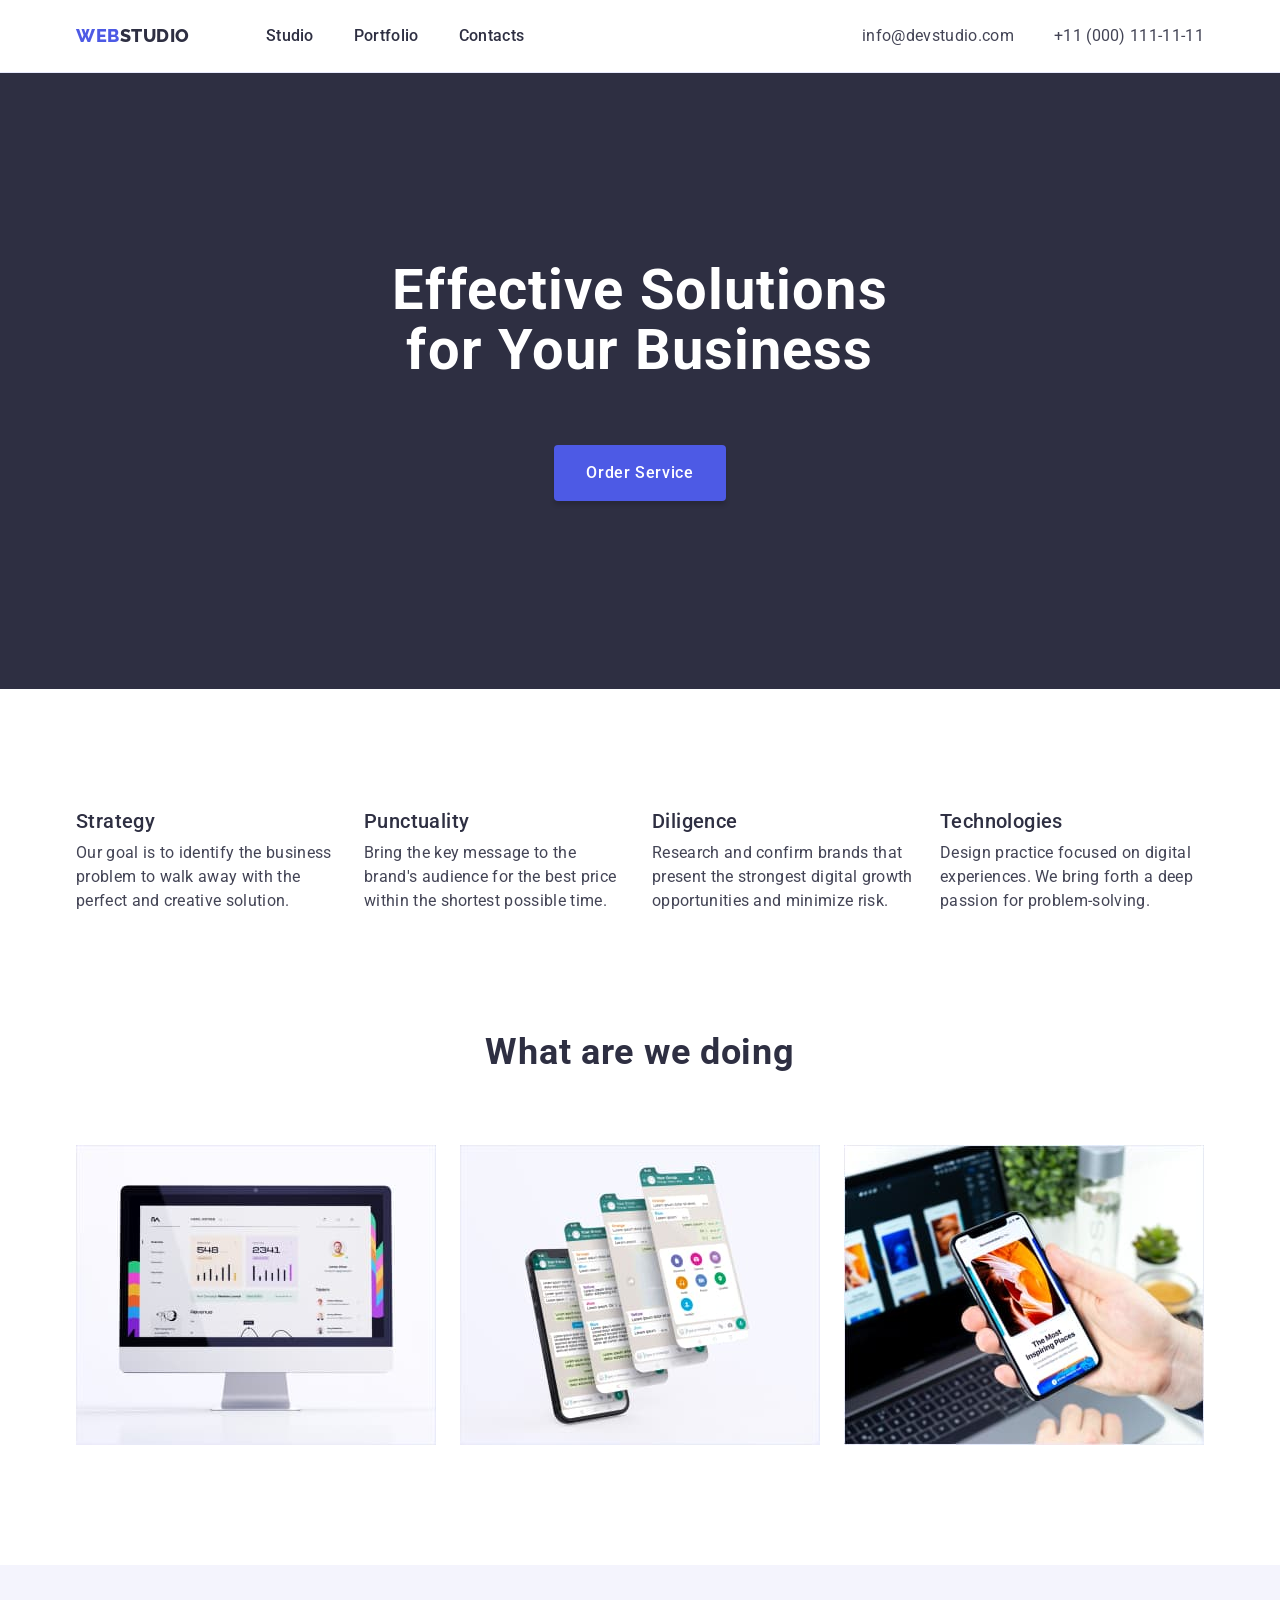
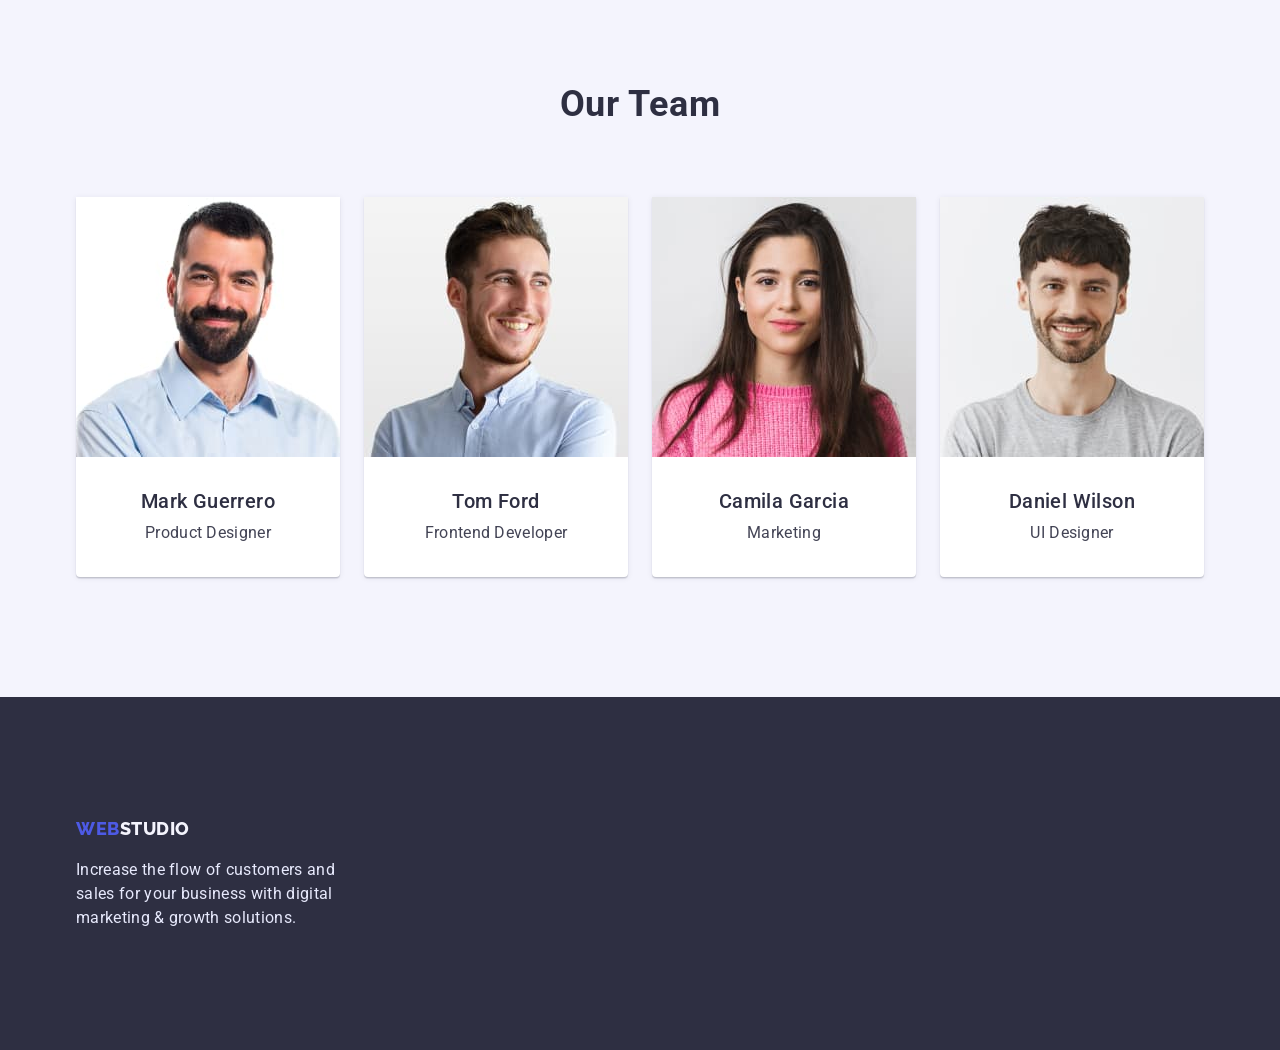
==== index.html @ 577c0e76 "Initial commit" ====
<!DOCTYPE html>
<html lang="en">
<head>
    <title>WebStudio</title>
    <link href="https://fonts.googleapis.com/css2?family=Raleway:wght@800&family=Roboto:wght@400;500;700;900&display=swap" rel="stylesheet">
    <link rel="stylesheet" href="https://cdn.jsdelivr.net/npm/modern-normalize@1.1.0/modern-normalize.min.css">
    <link rel="stylesheet" href="./css/styles.css">
</head>
<body>
    <!--header-->
    <header class="header">
        <div class="container header-container">
                <nav class="header-nav">
                    <a class="logo-web" href="./index.html">Web<span class="logo-dark">studio</span></a>
                    <ul class="header-link">
                        <li class="header-menu"> <a class="nav-link" href="./index.html">Studio</a></li>
                        <li class="header-menu"> <a class="nav-link" href="./portfolio.html">Portfolio</a></li>
                        <li class="header-menu"> <a class="nav-link" href="">Contacts</a></li>
                    </ul>
                </nav>
                <address>
                    <ul class="address-link">
                        <li> <a class="address-menu" href="mailto:info@devstudio.com">info@devstudio.com</a></li>
                        <li> <a class="address-menu" href="tel:+110001111111">+11 (000) 111-11-11</a></li>
                    </ul>
                </address>
        </div>
    </header>
    <main>
        <!--hero-->
        <section class="hero-section">
            <div class="container hero-place">
                    <h1 class="hero-title">Effective Solutions for Your Business</h1>
                    <button class="hero-button" type="button">Order Service</button>
            </div>
        </section>
        <section class="features-section">
            <div class="container">
                <h2 hidden>features</h2>
                <ul class="features-list">
                    <li class="features-record">
                        <h3 class="features-title">Strategy</h3>
                        <p>Our goal is to identify the business
                            problem to walk away with the perfect and creative solution. </p>
                    </li>
                    <li class="features-record">
                        <h3 class="features-title">Punctuality</h3>
                        <p>Bring the key message to the brand's audience for the best price within the shortest possible
                            time. </p>
                    </li>
                    <li class="features-record">
                        <h3 class="features-title">Diligence</h3>
                        <p>Research and confirm brands that present the strongest digital growth opportunities and
                            minimize risk. </p>
                    </li>
                    <li class="features-record">
                        <h3 class="features-title">Technologies</h3>
                        <p>Design practice focused on digital experiences. We bring forth a deep passion for
                            problem-solving. </p>
                    </li>
                </ul>
            </div>
        </section>
        <!--what are we doing-->
        <section class="description-section">
            <div class="container">
                <h2 class="secondary-title">What are we doing</h2>
                <ul class="description-list">
                    <li class="description-record"><img src="./images/monitor.jpg" alt="monitor" width="360">
                    </li>
                    <li class="description-record">
                        <img src="./images/whatsapp.jpg" alt="whatsapp" width="360">
                    </li>
                    <li class="description-record">
                        <img src="./images/phone.jpg" alt="phone" width="360">
                    </li>
                </ul>
            </div>
        </section>
        <!--team-->
        <section class="section-team">
            <div class="container">
                <h2 class="team-title">Our Team</h2>
                <ul class="team-link">
                    <li class="team-record">
                        <img src="./images/ourteam/guerrero.jpg" alt="product designer photo" width="264">
                        <div class="team-text">
                            <h3 class="team-names">Mark Guerrero</h3>
                            <p>Product Designer</p>
                        </div>
                    </li>
                    <li class="team-record">
                        <img src="./images/ourteam/ford.jpg" alt="Tom Ford" width="264" height="260">
                        <div class="team-text">
                            <h3 class="team-names">Tom Ford</h3>
                            <p>Frontend Developer</p>
                        </div>
                    </li>
                    <li class="team-record">
                        <img src="./images/ourteam/garcia.jpg" alt="Camila Garcia" width="264" height="260">
                        <div class="team-text">
                            <h3 class="team-names">Camila Garcia</h3>
                            <p>Marketing</p>
                        </div>
                    </li>
                    <li class="team-record">
                        <img src="./images/ourteam/wilson.jpg" alt="Daniel Wilson" width="264" height="260">
                        <div class="team-text">
                            <h3 class="team-names">Daniel Wilson</h3>
                            <p>UI Designer</p>
                        </div>
                    </li>
                </ul>
            </div>
        </section>
    </main>
    <!--footer-->
    <footer class="footer-back">
        <div class="container">
            <div class="footer-record">
                <a class="logo-web" href="./index.html">Web<span class="logo-light">studio</span></a>
                <p class="footer-text">Increase the flow of customers and sales for your business with digital marketing & growth solutions.</p>
            </div>
        </div>
    </footer>
</body>
</html>
---- css/styles.css ----
:root {
    --color-second: #E7E9FC;
    --color-dark-bg: #2E2F42;
    --color-brand: #4D5AE5;
    --color-light: #fff;
    --color-light-bg: #F4F4FD;
    --color-button-bg: #404BBF;
    --color-primary: #434455;
}

.header {
    border-bottom: 1px solid #E7E9FC;

}

.container {

    max-width: 1158px;
    margin: 0 auto;
    padding: 0 15px;
}

p,
h1,
h2,
h3,
h4,
h5,
h6 {
    margin-top: 0;
    margin-bottom: 0;
}

img {
    display: block;
    max-width: 100%;
    height: auto;
}

ul {
    list-style: none;
    margin: 0;
    padding: 0;
}

body {
    color: var(--color-primary);
    font-family: 'Roboto', sans-serif;
    font-weight: 400;
    line-height: 1.5;
    font-size: 16px;
    letter-spacing: 0.02em;
}

.header-container {
    display: flex;
    align-items: center;
}

.header-nav {
    display: flex;
    align-items: center;
    flex-grow: 1;
    gap: 76px;
}

.header-link {
    list-style-type: none;
    display: flex;
    flex-direction: row;
    align-items: flex-start;
    margin: 0;
    padding: 0;
    gap: 40px;

}

.header-menu {
    display: flex;
}

/* logo */
.logo-web {
    color: var(--color-brand);
    font-family: 'Raleway', sans-serif;
    font-weight: 800;
    font-size: 18px;
    line-height: 1.33;
    letter-spacing: 0.03em;
    text-transform: uppercase;
    text-decoration: none;
    padding-top: 20px;
    padding-bottom: 20px;
    padding-left: 0;
}

.logo-dark {
    font-family: 'Raleway', sans-serif;
    font-weight: 800;
    font-size: 18px;
    line-height: 1.33;
    letter-spacing: 0.03em;
    text-transform: uppercase;
    color: var(--color-dark-bg);
}

.logo-light {
    color: var(--color-light-bg);
    font-family: 'Raleway', sans-serif;
    font-weight: 800;
    font-size: 18px;
    line-height: 1.16;
    letter-spacing: 0.03em;
    text-transform: uppercase;
}

/* header */
.nav-link {
    text-decoration: none;
    color: var(--color-dark-bg);
    font-size: 16px;
    font-weight: 500;
    line-height: 1.5;
    letter-spacing: 0.02em;
    padding: 24px 0;
}

.nav-link:hover,
.nav-link:focus {
    color: var(--color-button-bg);
    text-decoration: none;
    font-weight: 500;
    font-size: 16px;
    line-height: 1.5;

}

.address-link {
    list-style-type: none;
    display: flex;
    align-items: center;
    gap: 40px;
}

.address-menu {
    color: var(--color-primary);
    text-decoration: none;
    font-size: 16px;
    line-height: 1.5;
    font-style: normal;
    letter-spacing: 0.02em;

}

.address-menu:hover,
.address-menu:focus {
    color: var(--color-button-bg);
    text-decoration: none;
    font-size: 16px;
    line-height: 1.5;
    font-style: normal;
}

/* hero */
.hero-section {
    background: var(--color-dark-bg);
    padding-top: 188px;
    padding-bottom: 188px;

}

.hero-place {
    display: flex;
    align-items: center;
    justify-content: center;
    flex-direction: column;

}

.hero-title {
    color: var(--color-light);
        font-weight: 700;
        font-size: 56px;
        line-height: 1.07;
        letter-spacing: 0.02em;
        max-width: 496px;
        text-align: center;
        margin-bottom: 64px;

}

.hero-button {
    color: var(--color-light);
    font-size: 16px;
    font-weight: 500;
    font-family: 'Roboto', sans-serif;
    line-height: 1.5;
    letter-spacing: 0.04em;
    background: var(--color-brand);
    box-shadow: 0px 4px 4px rgba(0, 0, 0, 0.15);
    border-radius: 4px;
    border: 0;
    cursor: pointer;
    display: flex;
    flex-direction: row; 
    align-items: flex-start;
    padding: 16px 32px;
    gap: 10px;
}

.hero-button:hover,
.hero-button:focus {
    color: var(--color-light);
    font-weight: 500;
    background: var(--color-button-bg);
    box-shadow: 0px 4px 4px rgba(0, 0, 0, 0.15);
    border-radius: 4px;
}

/* features */
.features-section {
    padding-bottom: 120px;
    padding-top: 120px;
}

.features-list {
    display: flex;
    align-items: flex-start;
    margin: 0;
    padding: 0;
    justify-content: space-between;
    gap: 24px;
}

.features-record {
    width: calc((100% - 72px)/ 4);

}

.features-title {
    color: var(--color-dark-bg);
    letter-spacing: 0.02em;
    font-weight: 500;
    font-size: 20px;
    line-height: 1.2;
    margin-bottom: 8px;
}

/* what are we doing */
.description-section {
    padding-bottom: 120px;
}
.secondary-title {
    color: var(--color-dark-bg);
    font-weight: 700;
    font-size: 36px;
    line-height: 1.11;
    letter-spacing: 0.02em;
    text-align: center;
    margin-bottom: 72px;
}

.description-list {
    display: flex;
    align-items: flex-start;
    margin: 0;
    padding: 0;
    gap: 24px;
}

/* team */
.section-team {
    background: var(--color-light-bg);
    padding: 120px 0;
}
.team-title {
    color: var(--color-dark-bg);
    font-weight: 700;
    font-size: 36px;
    line-height: 1.11;
    letter-spacing: 0.02em;
    text-align: center;
    margin-bottom: 72px;
    
}

.team-link {
    display: flex;
    gap: 24px;
    margin: 0;
    padding-left: 0;

}

.team-record {
    text-align: center;
    background: #FFFFFF;
    box-shadow: 0px 1px 6px rgba(46, 47, 66, 0.08), 0px 1px 1px rgba(46, 47, 66, 0.16), 0px 2px 1px rgba(46, 47, 66, 0.08);
    border-radius: 0px 0px 4px 4px;


}

.team-names {
    color: var(--color-dark-bg);
    font-weight: 500;
    font-size: 20px;
    line-height: 1.2;
    letter-spacing: 0.02em;
    margin-bottom: 8px;
}

.team-text {
    margin: 32px 0;
}

/* footer */
.footer-record {
    width: 264px;
    margin-left: 0px;
}

.footer-back {
    background: var(--color-dark-bg);
    padding: 120px 0;

}

.footer-text {
    color: var(--color-second);
    margin-top: 16px;
}
/* portfolio */
/* filter */

.nav-portfolio {
    display: flex;
    justify-content: center;
    gap: 24px;
    margin-bottom: 72px;
}

.nav-button {
    display: flex;
    gap: 24px;

}

.filter-button {
    color: var(--color-brand);
    font-weight: 500;
    font-size: 16px;
    font-family: 'Roboto', sans-serif;
    letter-spacing: 0.04em;
    background: var(--color-light-bg);
    border: 1px solid var(--color-second);
    border-radius: 4px;
    cursor: pointer;
    padding: 12px 24px;
}

.filter-button:hover,
.filter-button:focus {
    color: var(--color-light);
    font-weight: 500;
    background: var(--color-button-bg);
    box-shadow: 0px 3px 1px rgba(0, 0, 0, 0.1), 0px 2px 1px rgba(0, 0, 0, 0.09), 0px 2px 2px rgba(0, 0, 0, 0.12);
    border-radius: 4px;
    border: 1px solid var(--color-light-bg);
}

.filter-title {
    color: var(--color-dark-bg);
    font-weight: 500;
    font-size: 20px;
    line-height: 1.2;
    letter-spacing: 0.02em;
    margin-bottom: 8px;
}

.section-portfolio {
    padding-top: 96px;
    padding-bottom: 120px;
}
.cards-list {
    display: flex;
    flex-wrap: wrap;
    justify-content: left;
    gap: 24px;
    padding: 0 0 0 0;
    margin: 0;
    row-gap: 48px;
}
.card-text {
    padding-top: 32px;
    padding-bottom: 32px;
    padding-left: 16px;
    padding-right: 16px;
    border: solid #E7E9FC;
    border-top-width: 0;
    border-left-width: 1px;
    border-right-width: 1px;
    border-bottom-width: 1px;
}
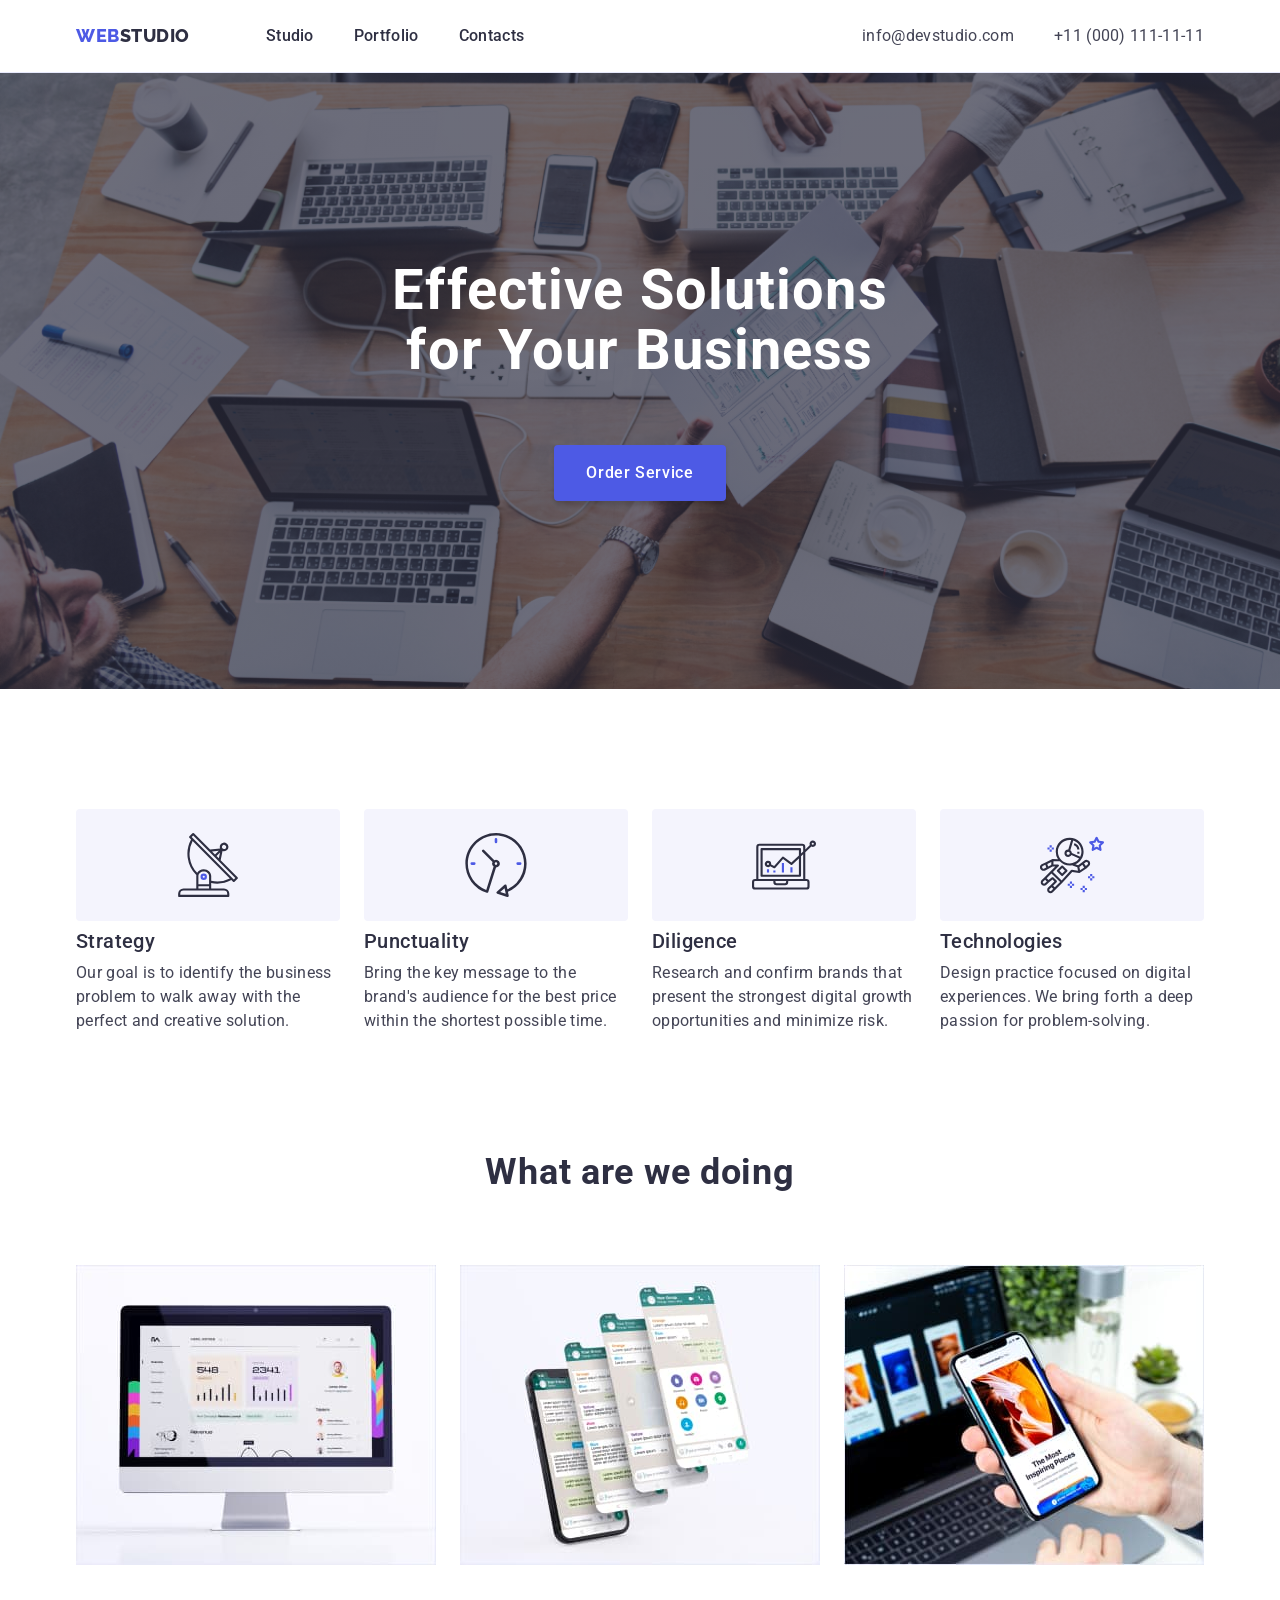
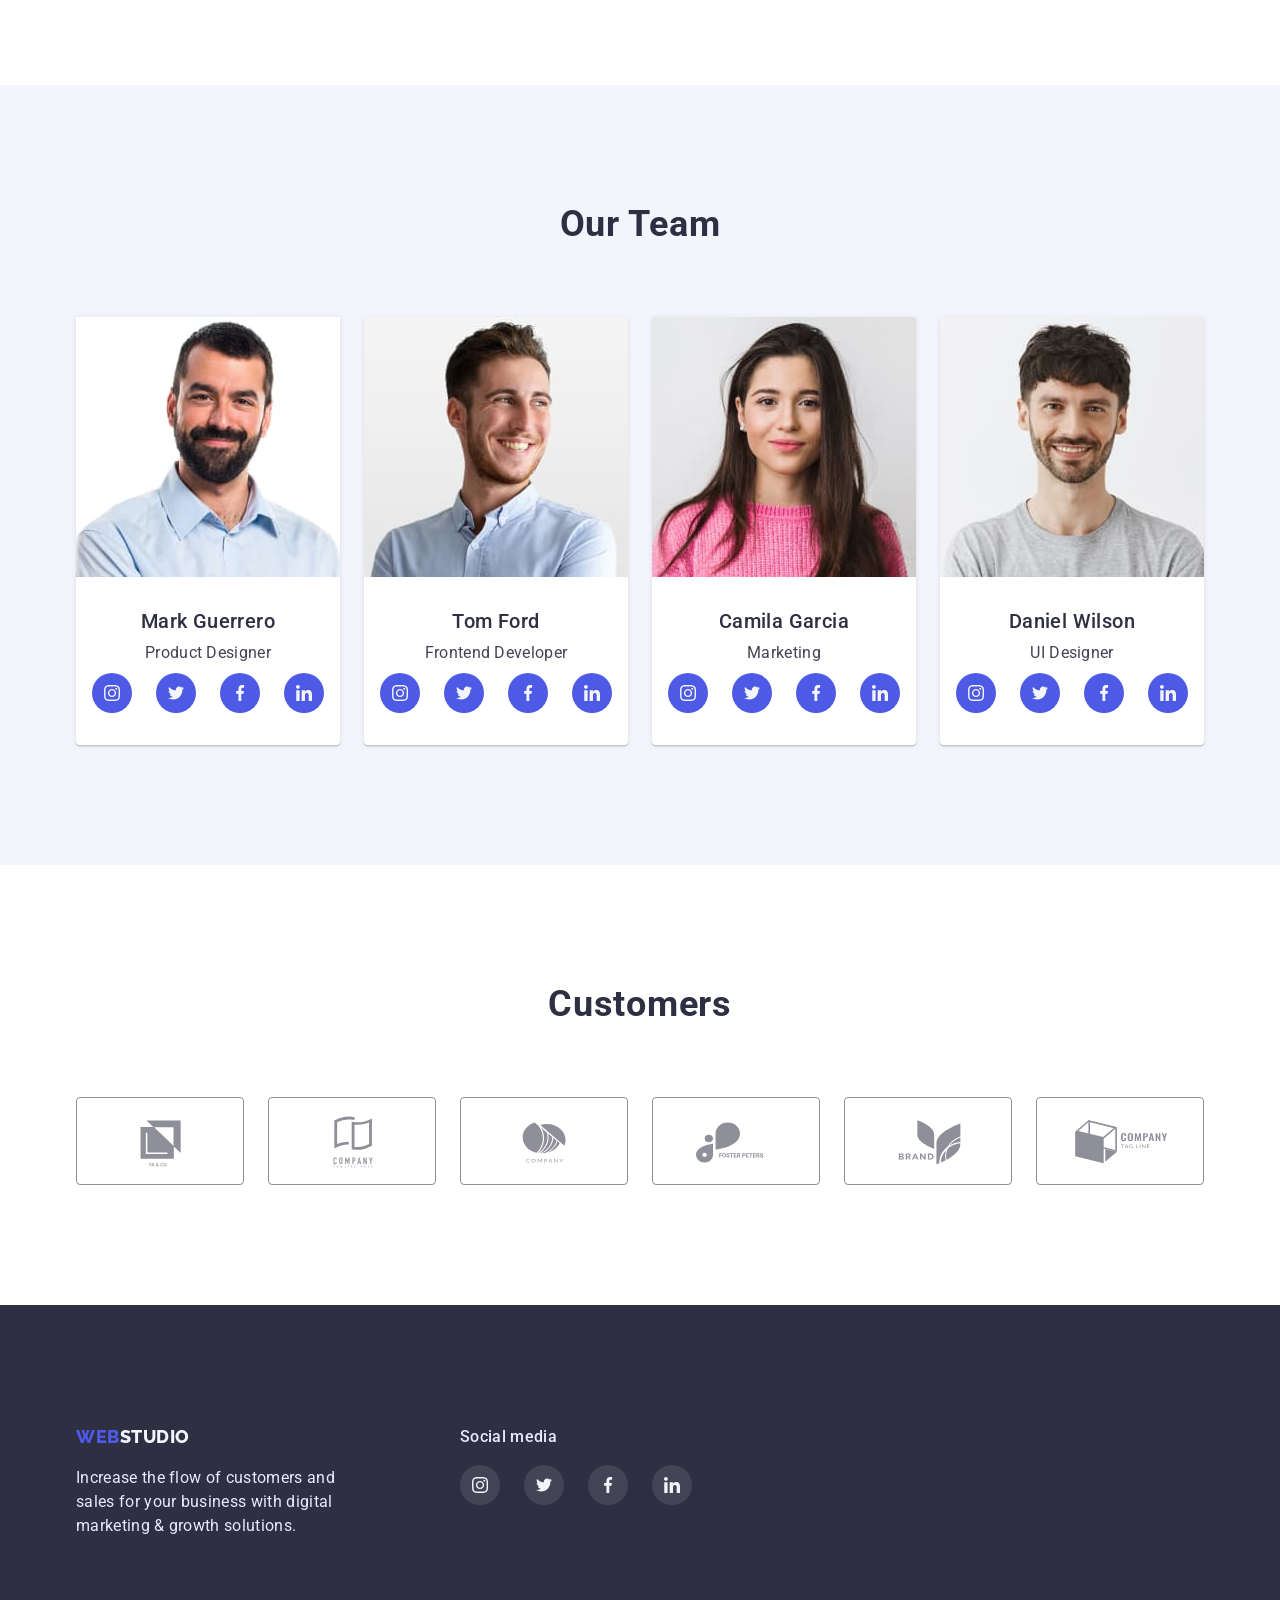
==== commit 25f32003: "Update index.html" ====
--- a/index.html
+++ b/index.html
@@ -39,21 +39,41 @@
                 <h2 hidden>features</h2>
                 <ul class="features-list">
                     <li class="features-record">
+                        <div class="features-icon-fon">
+                        <svg class="features-icon">
+                            <use href="./images/icons.svg#icon-antena"></use>
+                        </svg>
+                        </div>
                         <h3 class="features-title">Strategy</h3>
                         <p>Our goal is to identify the business
                             problem to walk away with the perfect and creative solution. </p>
                     </li>
                     <li class="features-record">
+                        <div class="features-icon-fon">
+                            <svg class="features-icon">
+                                <use href="./images/icons.svg#icon-clock"></use>
+                            </svg>
+                        </div>
                         <h3 class="features-title">Punctuality</h3>
                         <p>Bring the key message to the brand's audience for the best price within the shortest possible
                             time. </p>
                     </li>
                     <li class="features-record">
+                    <div class="features-icon-fon">
+                        <svg class="features-icon">
+                            <use href="./images/icons.svg#icon-diagram"></use>
+                        </svg>
+                    </div>
                         <h3 class="features-title">Diligence</h3>
                         <p>Research and confirm brands that present the strongest digital growth opportunities and
                             minimize risk. </p>
                     </li>
                     <li class="features-record">
+                    <div class="features-icon-fon">
+                        <svg class="features-icon">
+                            <use href="./images/icons.svg#icon-astronaut"></use>
+                        </svg>
+                    </div>
                         <h3 class="features-title">Technologies</h3>
                         <p>Design practice focused on digital experiences. We bring forth a deep passion for
                             problem-solving. </p>
@@ -86,40 +106,235 @@
                         <img src="./images/ourteam/guerrero.jpg" alt="product designer photo" width="264">
                         <div class="team-text">
                             <h3 class="team-names">Mark Guerrero</h3>
-                            <p>Product Designer</p>
+                            <p class="profession-name">Product Designer</p>
+                            <ul class="social-list list">
+                                <li class="social-list-item">
+                                    <a href="" class="social-list-link">
+                                        <svg class="social-list-icon">
+                                            <use href="./images/icons.svg#icon-instagram"></use>
+                                        </svg>
+                                    </a>
+                                </li>
+                                <li class="social-list-item">
+                                    <a href="" class="social-list-link">
+                                        <svg class="social-list-icon">
+                                            <use href="./images/icons.svg#icon-twitter"></use>
+                                        </svg>
+                                    </a>
+                                </li>
+                                <li class="social-list-item">
+                                    <a href="" class="social-list-link">
+                                        <svg class="social-list-icon">
+                                            <use href="./images/icons.svg#icon-facebook"></use>
+                                        </svg>
+                                    </a>
+                                </li>
+                                <li class="social-list-item">
+                                    <a href="" class="social-list-link">
+                                        <svg class="social-list-icon">
+                                            <use href="./images/icons.svg#icon-linkedin"></use>
+                                        </svg>
+                                    </a>
+                                </li>
+                            </ul>
                         </div>
                     </li>
                     <li class="team-record">
                         <img src="./images/ourteam/ford.jpg" alt="Tom Ford" width="264" height="260">
                         <div class="team-text">
                             <h3 class="team-names">Tom Ford</h3>
-                            <p>Frontend Developer</p>
+                            <p class="profession-name">Frontend Developer</p>
+                            <ul class="social-list list">
+                                <li class="social-list-item">
+                                    <a href="" class="social-list-link">
+                                        <svg class="social-list-icon">
+                                            <use href="./images/icons.svg#icon-instagram"></use>
+                                        </svg>
+                                    </a>
+                                </li>
+                                <li class="social-list-item">
+                                    <a href="" class="social-list-link">
+                                        <svg class="social-list-icon">
+                                            <use href="./images/icons.svg#icon-twitter"></use>
+                                        </svg>
+                                    </a>
+                                </li>
+                                <li class="social-list-item">
+                                    <a href="" class="social-list-link">
+                                        <svg class="social-list-icon">
+                                            <use href="./images/icons.svg#icon-facebook"></use>
+                                        </svg>
+                                    </a>
+                                </li>
+                                <li class="social-list-item">
+                                    <a href="" class="social-list-link">
+                                        <svg class="social-list-icon">
+                                            <use href="./images/icons.svg#icon-linkedin"></use>
+                                        </svg>
+                                    </a>
+                                </li>
+                            </ul>
                         </div>
                     </li>
                     <li class="team-record">
                         <img src="./images/ourteam/garcia.jpg" alt="Camila Garcia" width="264" height="260">
                         <div class="team-text">
                             <h3 class="team-names">Camila Garcia</h3>
-                            <p>Marketing</p>
+                            <p class="profession-name">Marketing</p>
+                            <ul class="social-list list">
+                                <li class="social-list-item">
+                                    <a href="" class="social-list-link">
+                                        <svg class="social-list-icon">
+                                            <use href="./images/icons.svg#icon-instagram"></use>
+                                        </svg>
+                                    </a>
+                                </li>
+                                <li class="social-list-item">
+                                    <a href="" class="social-list-link">
+                                        <svg class="social-list-icon">
+                                            <use href="./images/icons.svg#icon-twitter"></use>
+                                        </svg>
+                                    </a>
+                                </li>
+                                <li class="social-list-item">
+                                    <a href="" class="social-list-link">
+                                        <svg class="social-list-icon">
+                                            <use href="./images/icons.svg#icon-facebook"></use>
+                                        </svg>
+                                    </a>
+                                </li>
+                                <li class="social-list-item">
+                                    <a href="" class="social-list-link">
+                                        <svg class="social-list-icon">
+                                            <use href="./images/icons.svg#icon-linkedin"></use>
+                                        </svg>
+                                    </a>
+                                </li>
+                            </ul>
                         </div>
                     </li>
                     <li class="team-record">
                         <img src="./images/ourteam/wilson.jpg" alt="Daniel Wilson" width="264" height="260">
                         <div class="team-text">
                             <h3 class="team-names">Daniel Wilson</h3>
-                            <p>UI Designer</p>
-                        </div>
-                    </li>
-                </ul>
-            </div>
+                            <p class="profession-name">UI Designer</p>
+                            <ul class="social-list list">
+                                <li class="social-list-item">
+                                    <a href="" class="social-list-link">
+                                        <svg class="social-list-icon">
+                                            <use href="./images/icons.svg#icon-instagram"></use>
+                                        </svg>
+                                    </a>
+                                </li>
+                                <li class="social-list-item">
+                                    <a href="" class="social-list-link">
+                                        <svg class="social-list-icon">
+                                            <use href="./images/icons.svg#icon-twitter"></use>
+                                        </svg>
+                                    </a>
+                                </li>
+                                <li class="social-list-item">
+                                    <a href="" class="social-list-link">
+                                        <svg class="social-list-icon">
+                                            <use href="./images/icons.svg#icon-facebook"></use>
+                                        </svg>
+                                    </a>
+                                </li>
+                                <li class="social-list-item">
+                                    <a href="" class="social-list-link">
+                                        <svg class="social-list-icon">
+                                            <use href="./images/icons.svg#icon-linkedin"></use>
+                                        </svg>
+                                    </a>
+                                </li>
+                            </ul>
+                        </div>
+                    </li>
+                </ul>
+            </div>
+        </section>
+        <!-- customers -->
+        <section class="section-customers">
+            <div class="container"> 
+                <h2 class="customers-title">Customers</h2>
+                <ul class="customers-list">
+                    <li class="customer-item">
+                        <svg>
+                            <use href="./images/icons.svg#icon-ya-and-co"></use>
+                        </svg>
+                    </li>
+                    <li class="customer-item">
+                        <svg>
+                            <use href="./images/icons.svg#icon-tagline-here"></use>
+                        </svg>
+                    </li>
+                    <li class="customer-item">
+                        <svg>
+                            <use href="./images/icons.svg#icon-company"></use>
+                        </svg>
+                    </li>
+                    <li class="customer-item">
+                        <svg>
+                            <use href="./images/icons.svg#icon-foster-peters"></use>
+                        </svg>
+                    </li>
+                    <li class="customer-item">
+                        <svg>
+                            <use href="./images/icons.svg#icon-brand"></use>
+                        </svg>
+                    </li>
+                    <li class="customer-item">
+                        <svg>
+                            <use href="./images/icons.svg#icon-tag-line"></use>
+                        </svg>
+                    </li>
+                </ul>
+            </div>   
         </section>
     </main>
     <!--footer-->
     <footer class="footer-back">
         <div class="container">
             <div class="footer-record">
-                <a class="logo-web" href="./index.html">Web<span class="logo-light">studio</span></a>
-                <p class="footer-text">Increase the flow of customers and sales for your business with digital marketing & growth solutions.</p>
+                <ul class="footer-list">
+                <li class="footer-item">
+                    <a class="logo-web" href="./index.html">Web<span class="logo-light">studio</span></a>
+                    <p class="footer-text">Increase the flow of customers and sales for your business with digital marketing & growth solutions.</p>
+                </li>
+                <li class="footer-item">
+                    <p class="social-media">Social media</p>
+                    <ul class="social-list-footer">
+                        <li class="social-list-item">
+                            <a href="" class="social-link-footer">
+                                <svg class="social-list-icon">
+                                    <use href="./images/icons.svg#icon-instagram"></use>
+                                </svg>
+                            </a>
+                        </li>
+                        <li class="social-list-item">
+                            <a href="" class="social-link-footer">
+                                <svg class="social-list-icon">
+                                    <use href="./images/icons.svg#icon-twitter"></use>
+                                </svg>
+                            </a>
+                        </li>
+                        <li class="social-list-item">
+                            <a href="" class="social-link-footer">
+                                <svg class="social-list-icon">
+                                    <use href="./images/icons.svg#icon-facebook"></use>
+                                </svg>
+                            </a>
+                        </li>
+                        <li class="social-list-item">
+                            <a href="" class="social-link-footer">
+                                <svg class="social-list-icon">
+                                    <use href="./images/icons.svg#icon-linkedin"></use>
+                                </svg>
+                            </a>
+                        </li>
+                    </ul>
+                </li>
+                </ul>
             </div>
         </div>
     </footer>
--- a/css/styles.css
+++ b/css/styles.css
@@ -79,7 +79,7 @@
     display: flex;
 }
 
-/* logo */
+/* =============== logo =============== */
 .logo-web {
     color: var(--color-brand);
     font-family: 'Raleway', sans-serif;
@@ -114,7 +114,7 @@
     text-transform: uppercase;
 }
 
-/* header */
+/* =============== header =============== */
 .nav-link {
     text-decoration: none;
     color: var(--color-dark-bg);
@@ -161,12 +161,16 @@
     font-style: normal;
 }
 
-/* hero */
+/* =============== hero ================*/
 .hero-section {
-    background: var(--color-dark-bg);
+    background: rgba(46, 47, 66, 0.7);
+    background-image: linear-gradient(rgba(46, 47, 66, 0.7), rgba(46, 47, 66, 0.7)), url(../images/people-office.jpg);
     padding-top: 188px;
     padding-bottom: 188px;
-
+    max-width: 1440px;
+    margin: 0 auto;
+    background-repeat: no-repeat;
+    background-size: cover;
 }
 
 .hero-place {
@@ -179,13 +183,13 @@
 
 .hero-title {
     color: var(--color-light);
-        font-weight: 700;
-        font-size: 56px;
-        line-height: 1.07;
-        letter-spacing: 0.02em;
-        max-width: 496px;
-        text-align: center;
-        margin-bottom: 64px;
+    font-weight: 700;
+    font-size: 56px;
+    line-height: 1.07;
+    letter-spacing: 0.02em;
+    max-width: 496px;
+    text-align: center;
+    margin-bottom: 64px;
 
 }
 
@@ -202,7 +206,7 @@
     border: 0;
     cursor: pointer;
     display: flex;
-    flex-direction: row; 
+    flex-direction: row;
     align-items: flex-start;
     padding: 16px 32px;
     gap: 10px;
@@ -217,7 +221,7 @@
     border-radius: 4px;
 }
 
-/* features */
+/* =============== features =============== */
 .features-section {
     padding-bottom: 120px;
     padding-top: 120px;
@@ -246,10 +250,27 @@
     margin-bottom: 8px;
 }
 
-/* what are we doing */
+.features-icon {
+    width: 64px;
+    height: 64px;
+    margin-top: 24px;
+    margin-bottom: 24px;
+}
+
+.features-icon-fon {
+    background-color: var(--color-light-bg);
+    border-radius: 4px;
+    display: flex;
+    justify-content: center;
+    width: 264px;
+    margin-bottom: 8px;
+}
+
+/* =============== what are we doing =============== */
 .description-section {
     padding-bottom: 120px;
 }
+
 .secondary-title {
     color: var(--color-dark-bg);
     font-weight: 700;
@@ -268,11 +289,12 @@
     gap: 24px;
 }
 
-/* team */
+/* =============== team =============== */
 .section-team {
     background: var(--color-light-bg);
     padding: 120px 0;
 }
+
 .team-title {
     color: var(--color-dark-bg);
     font-weight: 700;
@@ -281,7 +303,7 @@
     letter-spacing: 0.02em;
     text-align: center;
     margin-bottom: 72px;
-    
+
 }
 
 .team-link {
@@ -310,14 +332,23 @@
     margin-bottom: 8px;
 }
 
+.profession-name {
+    margin-bottom: 8px;
+}
+
 .team-text {
     margin: 32px 0;
 }
 
-/* footer */
-.footer-record {
+/* =============== footer =============== */
+/* .footer-record {
     width: 264px;
     margin-left: 0px;
+} */
+.footer-list {
+    display: flex;
+    justify-content: left;
+    gap: 120px;
 }
 
 .footer-back {
@@ -326,12 +357,27 @@
 
 }
 
+.footer-item {
+    width: 264px;
+}
+
 .footer-text {
     color: var(--color-second);
     margin-top: 16px;
 }
-/* portfolio */
-/* filter */
+
+.social-media {
+    color: var(--color-second);
+    font-family: 'Roboto';
+    font-style: normal;
+    font-weight: 500;
+    font-size: 16px;
+    line-height: 24px;
+    margin-bottom: 16px;
+
+}
+
+/* =============== portfolio =============== */
 
 .nav-portfolio {
     display: flex;
@@ -346,6 +392,7 @@
 
 }
 
+/* =============== filter  ===============*/
 .filter-button {
     color: var(--color-brand);
     font-weight: 500;
@@ -382,6 +429,7 @@
     padding-top: 96px;
     padding-bottom: 120px;
 }
+
 .cards-list {
     display: flex;
     flex-wrap: wrap;
@@ -391,6 +439,7 @@
     margin: 0;
     row-gap: 48px;
 }
+
 .card-text {
     padding-top: 32px;
     padding-bottom: 32px;
@@ -403,3 +452,72 @@
     border-bottom-width: 1px;
 }
 
+/*========================icons===================*/
+.social-list {
+    display: flex;
+    justify-content: center;
+    gap: 24px;
+}
+
+.social-list-icon {
+    width: 16px;
+    height: 16px;
+}
+
+.social-list-link {
+    display: flex;
+    justify-content: center;
+    align-items: center;
+    width: 40px;
+    height: 40px;
+    border-radius: 50%;
+    background-color: var(--color-brand);
+}
+
+.social-link-footer {
+    display: flex;
+    justify-content: center;
+    align-items: center;
+    width: 40px;
+    height: 40px;
+    border-radius: 50%;
+    background-color: rgba(255, 255, 255, 0.1);
+}
+
+.social-list-footer {
+    display: flex;
+    justify-content: left;
+    gap: 24px;
+}
+
+/*====================customers===================*/
+.section-customers {
+    padding-bottom: 120px;
+    padding-top: 120px;
+}
+
+.customers-title {
+    color: var(--color-dark-bg);
+    font-weight: 700;
+    font-size: 36px;
+    line-height: 1.11;
+    letter-spacing: 0.02em;
+    text-align: center;
+    margin-bottom: 72px;
+}
+
+.customer-item {
+    border: 1px solid #8E8F99;
+    border-radius: 4px;
+    width: 168px;
+    height: 88px;
+    /* display: flex; */
+    display: flex;
+    justify-content: center;
+}
+
+.customers-list {
+    display: flex;
+    justify-content: center;
+    gap: 24px;
+}
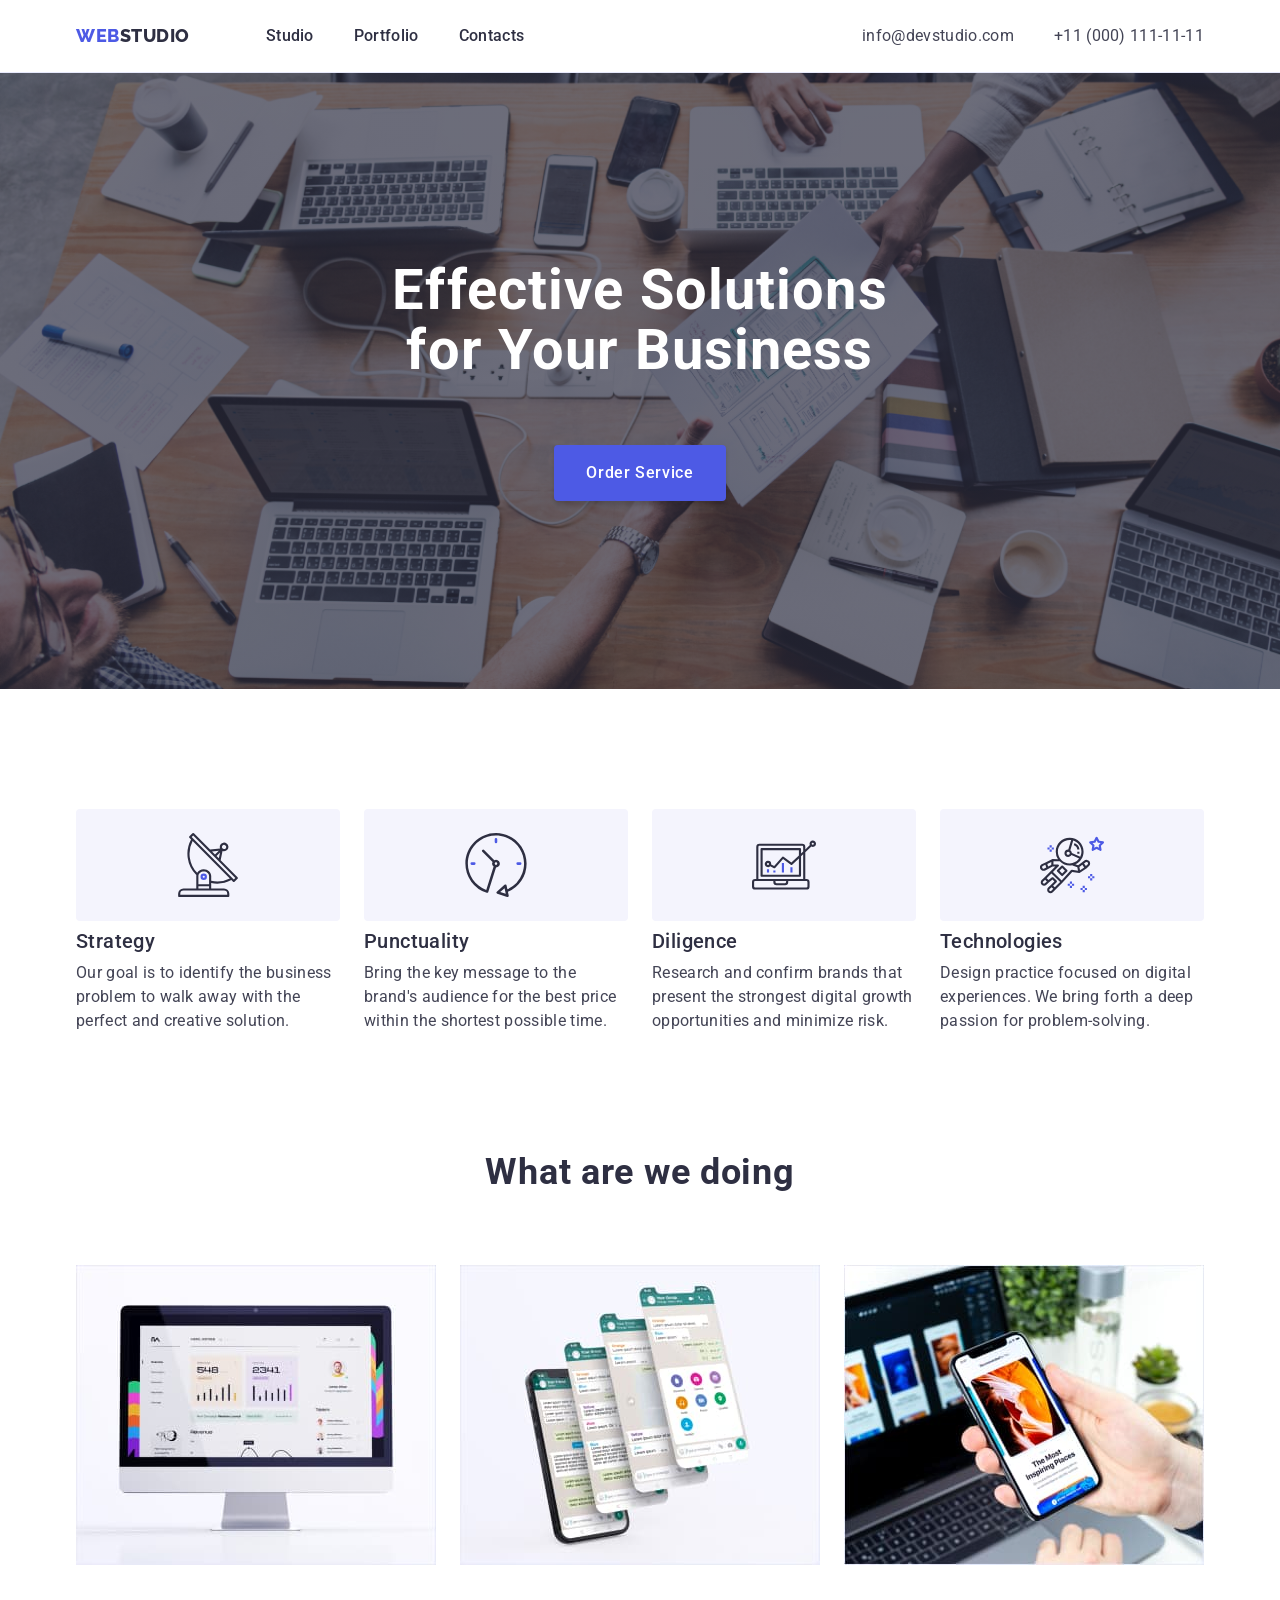
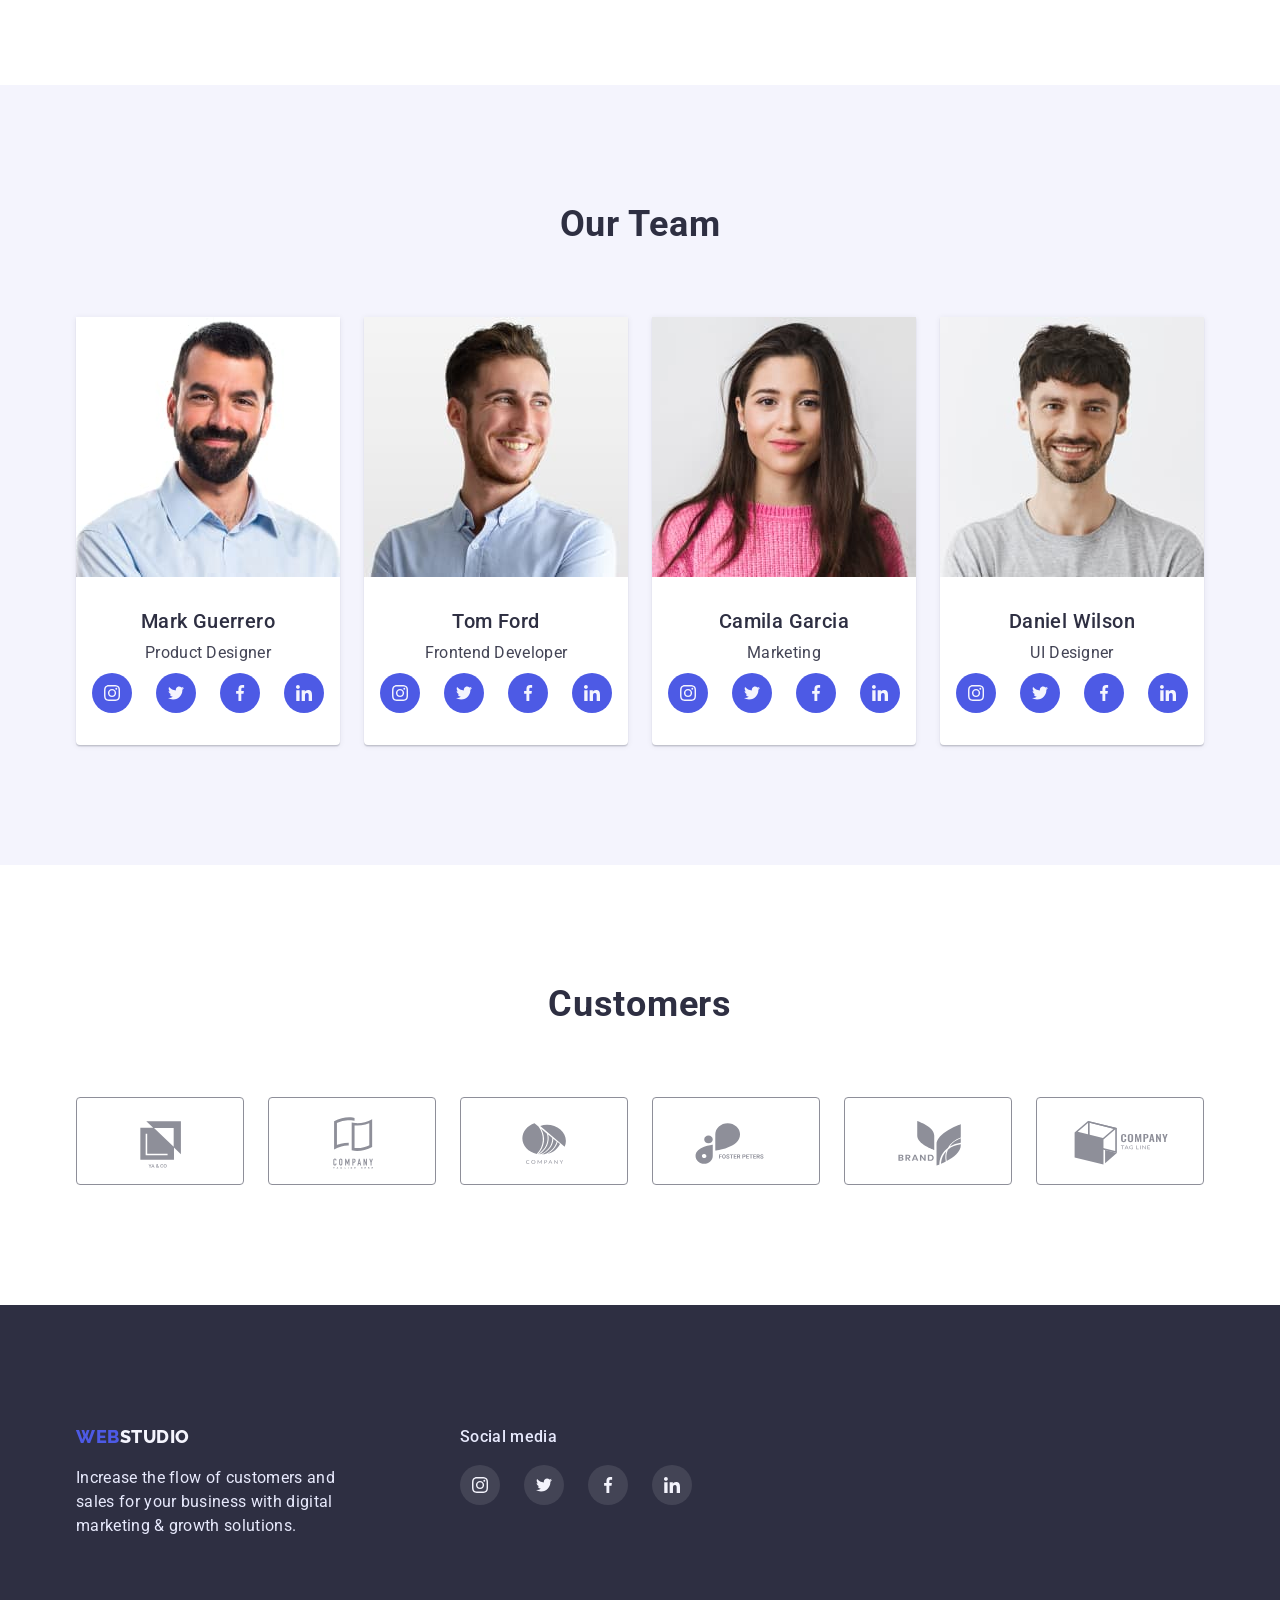
==== commit 42a5e0e1: "Update index.html" ====
--- a/index.html
+++ b/index.html
@@ -259,34 +259,46 @@
                 <h2 class="customers-title">Customers</h2>
                 <ul class="customers-list">
                     <li class="customer-item">
-                        <svg>
+                        <a href="#" class="customer-link">
+                        <svg class="customer-logo">
                             <use href="./images/icons.svg#icon-ya-and-co"></use>
                         </svg>
-                    </li>
-                    <li class="customer-item">
-                        <svg>
+                        </a>
+                    </li>
+                    <li class="customer-item">
+                        <a href="#" class="customer-link">
+                        <svg class="customer-logo">
                             <use href="./images/icons.svg#icon-tagline-here"></use>
                         </svg>
-                    </li>
-                    <li class="customer-item">
-                        <svg>
+                        </a>
+                    </li>
+                    <li class="customer-item">
+                        <a href="#" class="customer-link">
+                        <svg class="customer-logo">
                             <use href="./images/icons.svg#icon-company"></use>
                         </svg>
-                    </li>
-                    <li class="customer-item">
-                        <svg>
+                        </a>
+                    </li>
+                    <li class="customer-item">
+                        <a href="#" class="customer-link">
+                        <svg class="customer-logo">
                             <use href="./images/icons.svg#icon-foster-peters"></use>
                         </svg>
-                    </li>
-                    <li class="customer-item">
-                        <svg>
+                        </a>
+                    </li>
+                    <li class="customer-item">
+                        <a href="#" class="customer-link">
+                        <svg class="customer-logo">
                             <use href="./images/icons.svg#icon-brand"></use>
                         </svg>
-                    </li>
-                    <li class="customer-item">
-                        <svg>
+                        </a>
+                    </li>
+                    <li class="customer-item">
+                        <a href="#" class="customer-link">
+                        <svg class="customer-logo">
                             <use href="./images/icons.svg#icon-tag-line"></use>
                         </svg>
+                        </a>
                     </li>
                 </ul>
             </div>   
--- a/css/styles.css
+++ b/css/styles.css
@@ -6,6 +6,7 @@
     --color-light-bg: #F4F4FD;
     --color-button-bg: #404BBF;
     --color-primary: #434455;
+    --color-hover-two:#31D0AA;
 }
 
 .header {
@@ -451,7 +452,9 @@
     border-right-width: 1px;
     border-bottom-width: 1px;
 }
-
+.card:hover {
+    box-shadow: 0px 1px 6px rgba(46, 47, 66, 0.08), 0px 1px 1px rgba(46, 47, 66, 0.16), 0px 2px 1px rgba(46, 47, 66, 0.08);
+}
 /*========================icons===================*/
 .social-list {
     display: flex;
@@ -462,6 +465,7 @@
 .social-list-icon {
     width: 16px;
     height: 16px;
+    fill: tomato;
 }
 
 .social-list-link {
@@ -473,6 +477,9 @@
     border-radius: 50%;
     background-color: var(--color-brand);
 }
+.social-list-link:hover {
+    background: var(--color-button-bg);
+}
 
 .social-link-footer {
     display: flex;
@@ -483,7 +490,10 @@
     border-radius: 50%;
     background-color: rgba(255, 255, 255, 0.1);
 }
-
+.social-link-footer:hover,
+.social-link-footer:focus {
+    background: var(--color-hover-two);
+}
 .social-list-footer {
     display: flex;
     justify-content: left;
@@ -511,13 +521,28 @@
     border-radius: 4px;
     width: 168px;
     height: 88px;
+    display: block;
     /* display: flex; */
-    display: flex;
-    justify-content: center;
+    /* display: flex;
+    justify-content: center; */
 }
 
 .customers-list {
     display: flex;
     justify-content: center;
     gap: 24px;
+}
+.customer-link {
+    display: flex;
+    justify-content: center;
+    align-items: center;
+}
+.customer-item:hover,
+.customer-item:focus {
+    border: 1px solid var(--color-button-bg);
+}
+
+.customer-logo {
+    width: 168px;
+    height: 88px;
 }
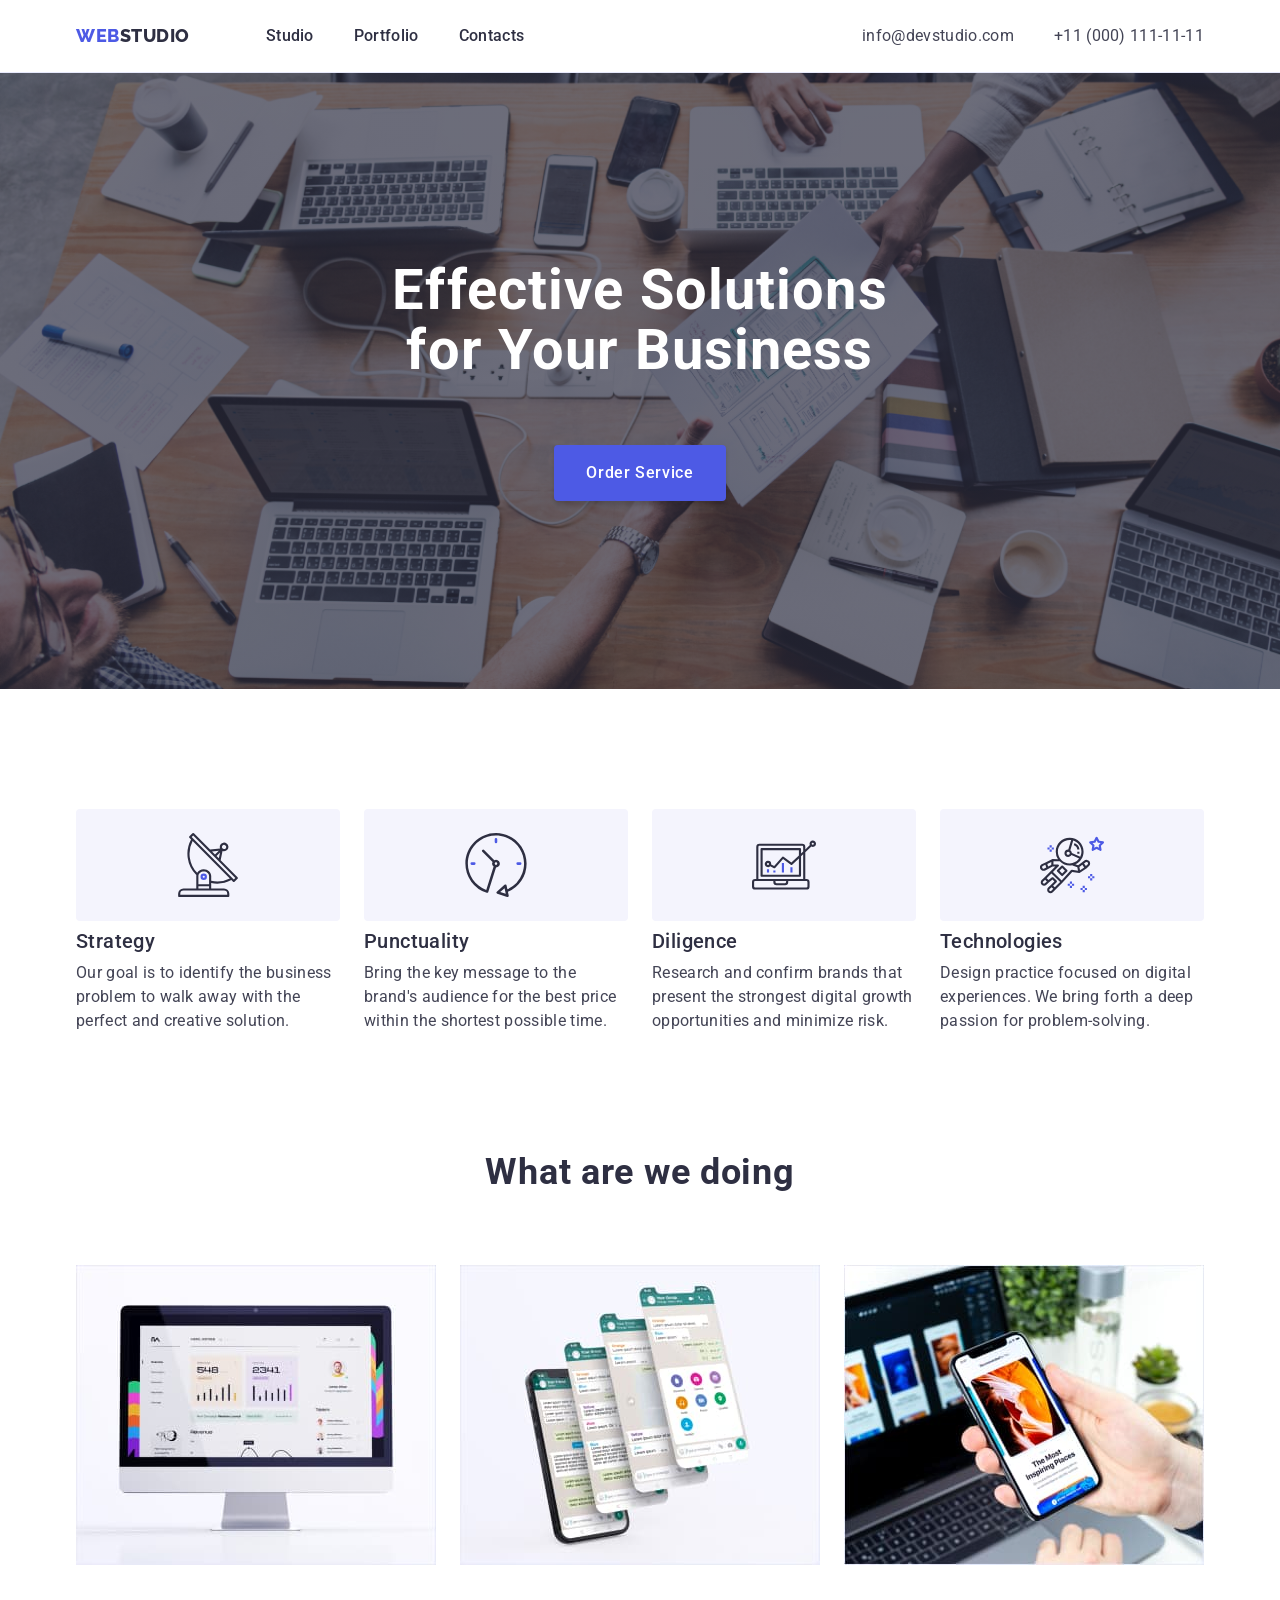
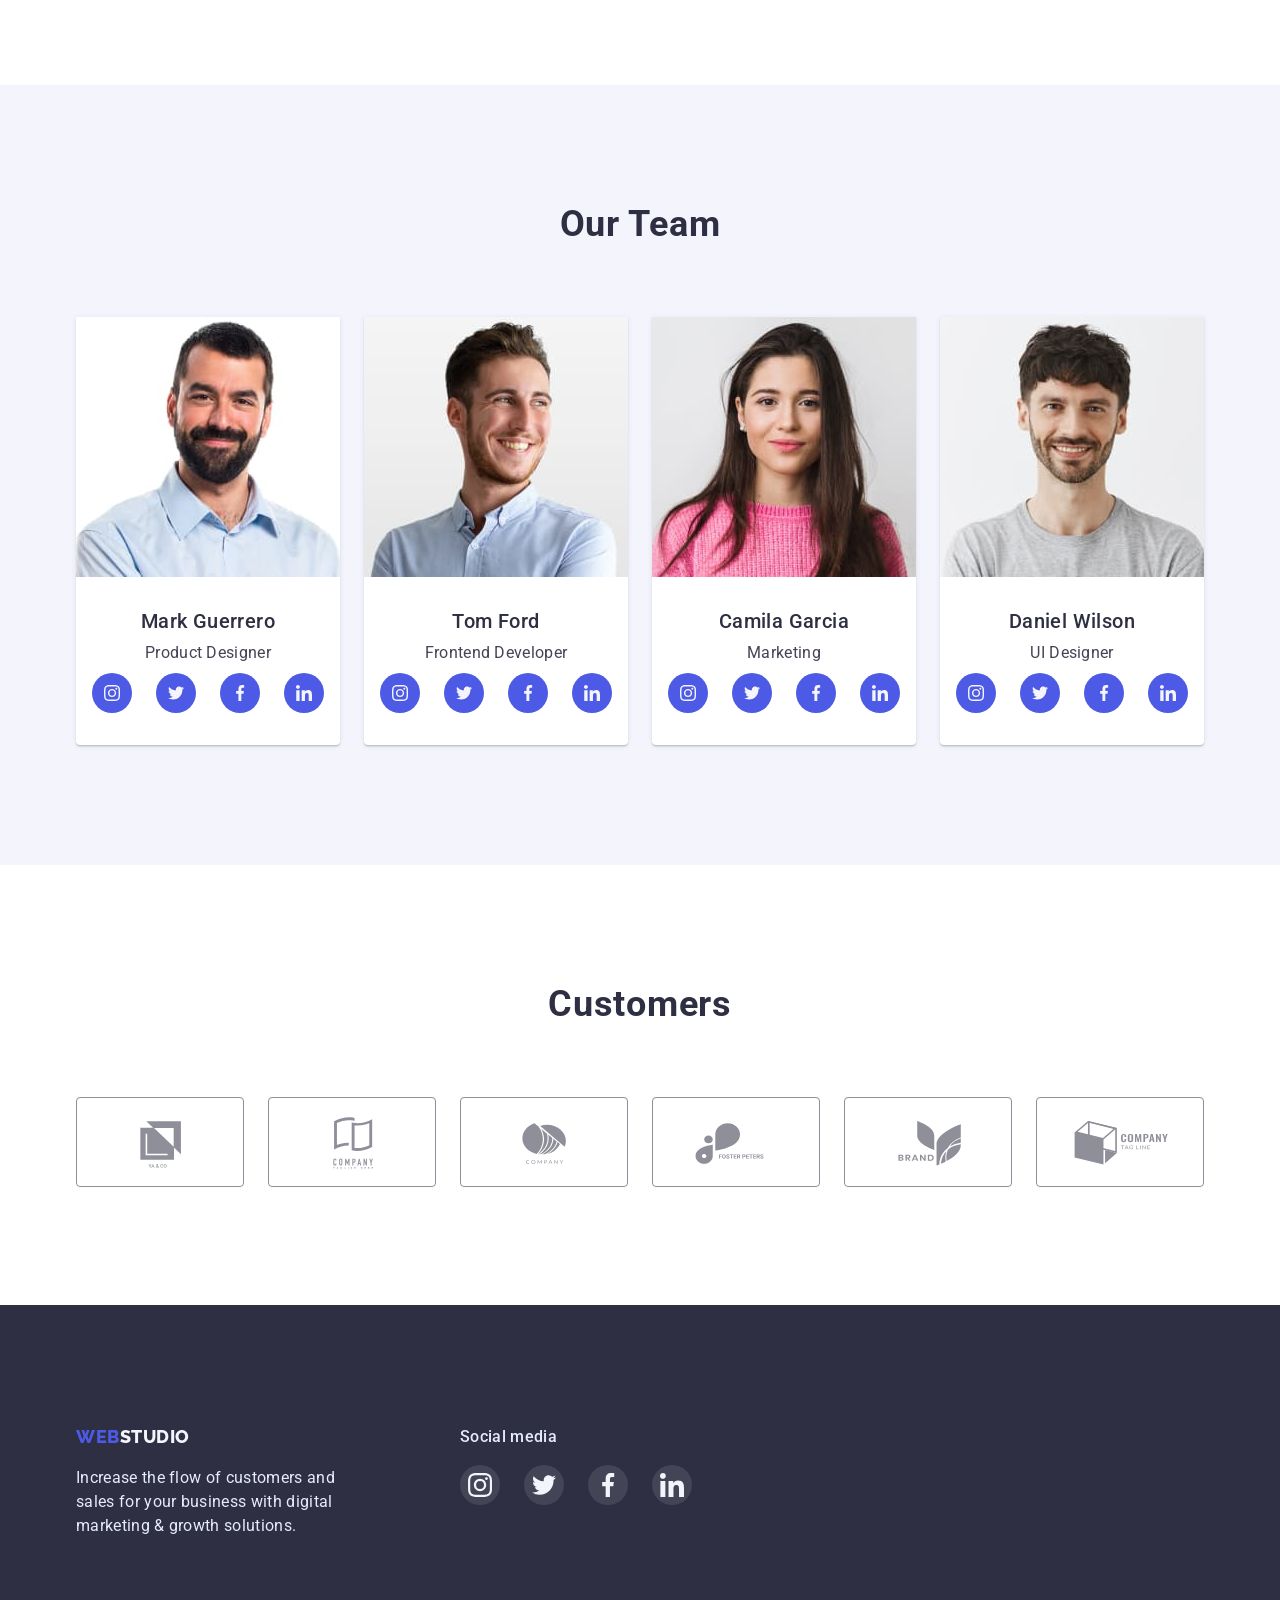
==== commit c3c75bd7: "Update index.html" ====
--- a/index.html
+++ b/index.html
@@ -318,28 +318,28 @@
                     <ul class="social-list-footer">
                         <li class="social-list-item">
                             <a href="" class="social-link-footer">
-                                <svg class="social-list-icon">
+                                <svg class="social-list-icon-footer">
                                     <use href="./images/icons.svg#icon-instagram"></use>
                                 </svg>
                             </a>
                         </li>
                         <li class="social-list-item">
                             <a href="" class="social-link-footer">
-                                <svg class="social-list-icon">
+                                <svg class="social-list-icon-footer">
                                     <use href="./images/icons.svg#icon-twitter"></use>
                                 </svg>
                             </a>
                         </li>
                         <li class="social-list-item">
                             <a href="" class="social-link-footer">
-                                <svg class="social-list-icon">
+                                <svg class="social-list-icon-footer">
                                     <use href="./images/icons.svg#icon-facebook"></use>
                                 </svg>
                             </a>
                         </li>
                         <li class="social-list-item">
                             <a href="" class="social-link-footer">
-                                <svg class="social-list-icon">
+                                <svg class="social-list-icon-footer">
                                     <use href="./images/icons.svg#icon-linkedin"></use>
                                 </svg>
                             </a>
--- a/css/styles.css
+++ b/css/styles.css
@@ -220,6 +220,8 @@
     background: var(--color-button-bg);
     box-shadow: 0px 4px 4px rgba(0, 0, 0, 0.15);
     border-radius: 4px;
+    border: 1px  rgba(0, 0, 0, 0);
+
 }
 
 /* =============== features =============== */
@@ -254,8 +256,6 @@
 .features-icon {
     width: 64px;
     height: 64px;
-    margin-top: 24px;
-    margin-bottom: 24px;
 }
 
 .features-icon-fon {
@@ -264,6 +264,8 @@
     display: flex;
     justify-content: center;
     width: 264px;
+    height: 112px;
+    align-items: center;
     margin-bottom: 8px;
 }
 
@@ -414,7 +416,7 @@
     background: var(--color-button-bg);
     box-shadow: 0px 3px 1px rgba(0, 0, 0, 0.1), 0px 2px 1px rgba(0, 0, 0, 0.09), 0px 2px 2px rgba(0, 0, 0, 0.12);
     border-radius: 4px;
-    border: 1px solid var(--color-light-bg);
+    border: 1px solid var(--color-button-bg);
 }
 
 .filter-title {
@@ -465,9 +467,13 @@
 .social-list-icon {
     width: 16px;
     height: 16px;
-    fill: tomato;
-}
-
+    fill: #F4F4FD;
+}
+.social-list-icon-footer {
+    width: 24px;
+    height: 24px;
+    fill: #F4F4FD;
+}
 .social-list-link {
     display: flex;
     justify-content: center;
@@ -477,7 +483,8 @@
     border-radius: 50%;
     background-color: var(--color-brand);
 }
-.social-list-link:hover {
+.social-list-link:hover,
+.social-list-link:focus {
     background: var(--color-button-bg);
 }
 
@@ -517,14 +524,9 @@
 }
 
 .customer-item {
-    border: 1px solid #8E8F99;
-    border-radius: 4px;
+    
     width: 168px;
     height: 88px;
-    display: block;
-    /* display: flex; */
-    /* display: flex;
-    justify-content: center; */
 }
 
 .customers-list {
@@ -536,13 +538,24 @@
     display: flex;
     justify-content: center;
     align-items: center;
-}
-.customer-item:hover,
-.customer-item:focus {
+    border: 1px solid #8E8F99;
+        border-radius: 4px;
+}
+.customer-link:hover,
+.customer-link:focus {
     border: 1px solid var(--color-button-bg);
 }
-
+.customer-link:hover .customer-logo,
+.customer-link:focus .customer-logo{
+    fill: var(--color-button-bg);
+}
 .customer-logo {
     width: 168px;
     height: 88px;
+    fill: #8E8F99;
+}
+
+.customer-logo:hover,
+.customer-logo:focus {
+    fill: var(--color-button-bg);
 }
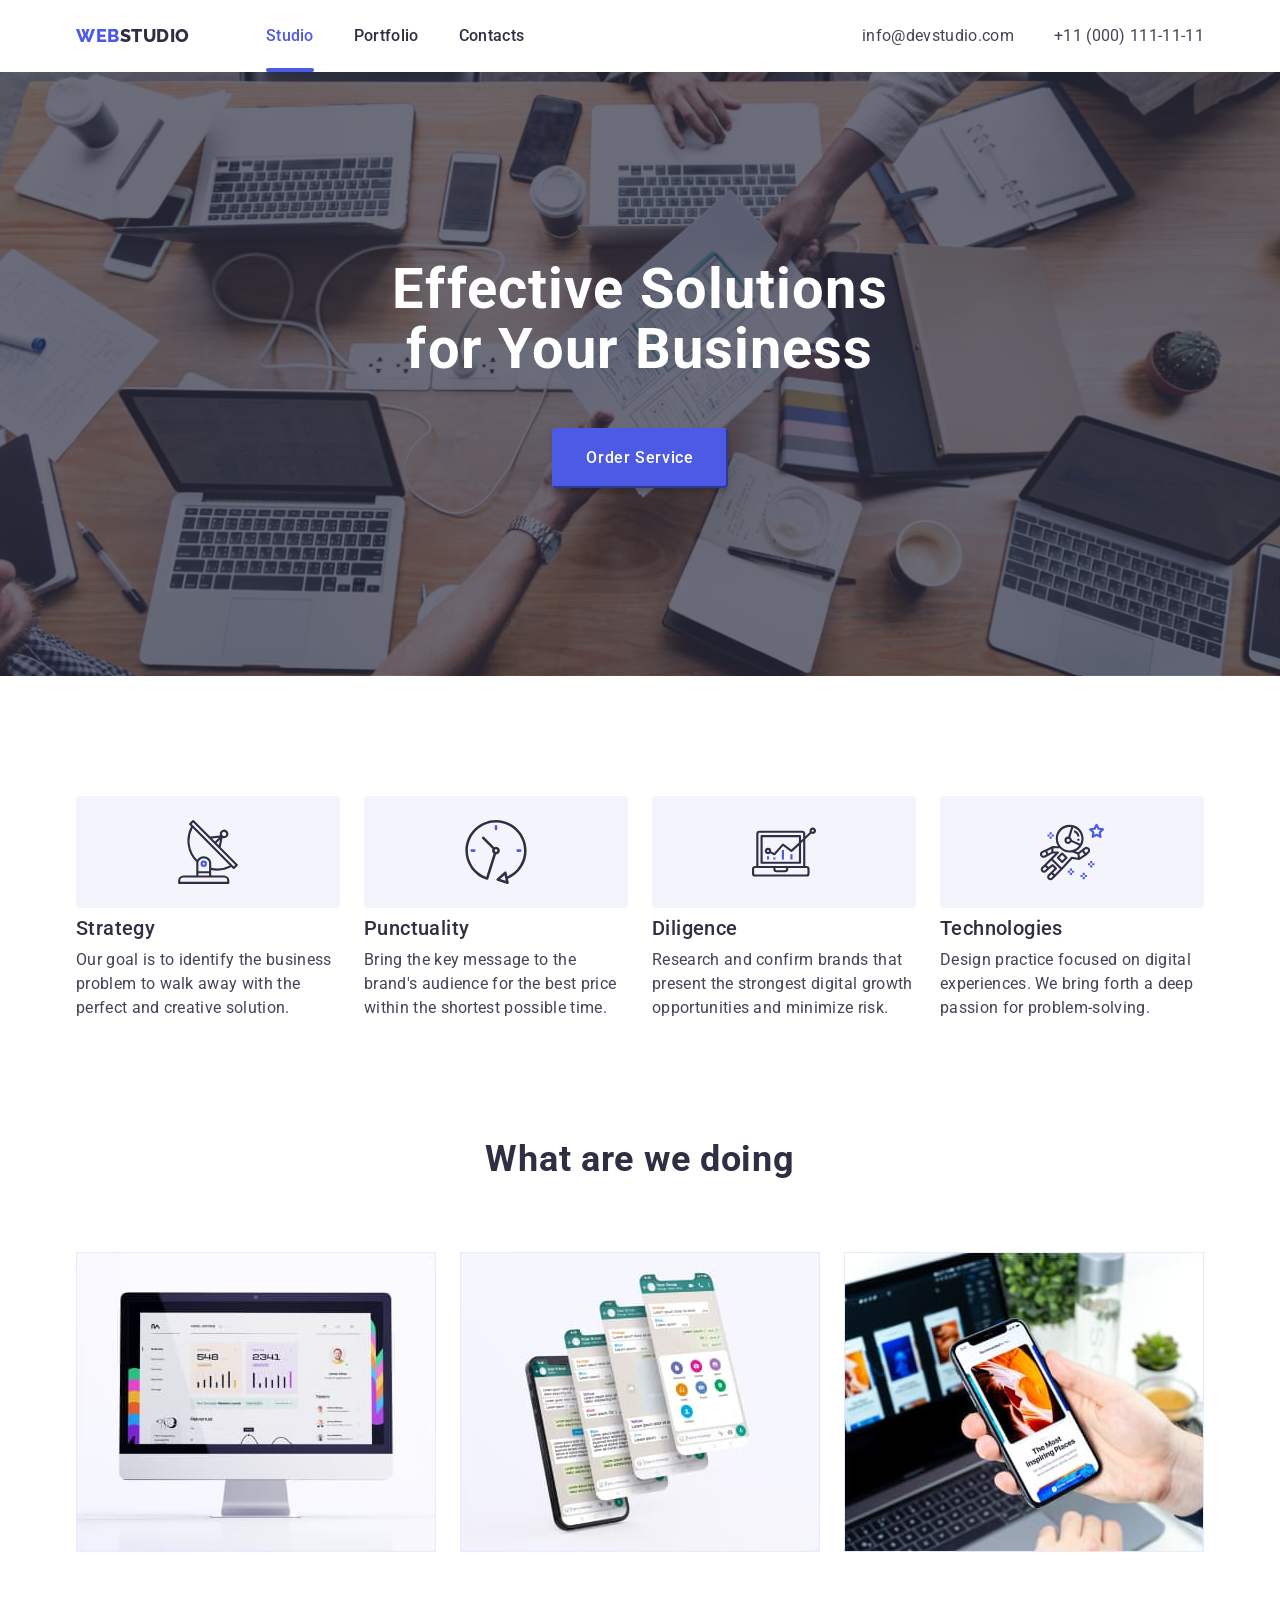
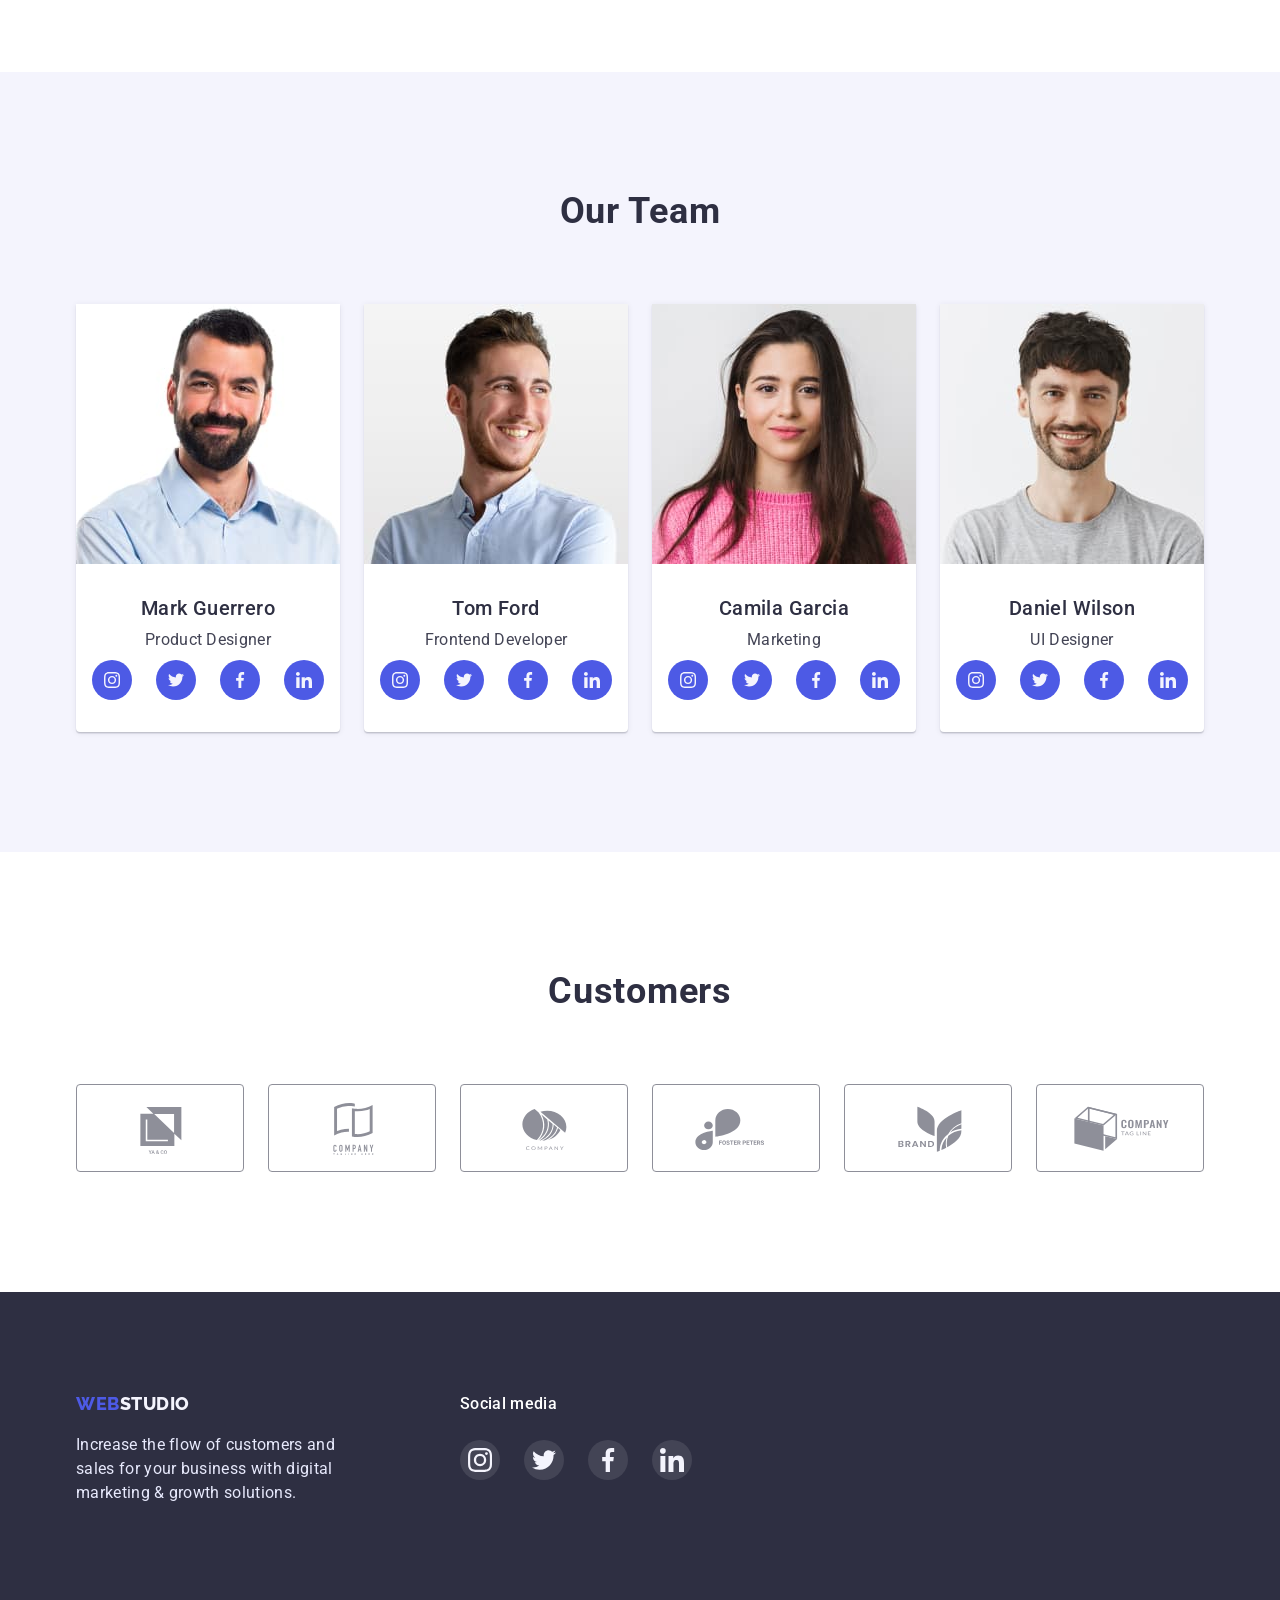
==== commit ce2721c8: "Create index.html" ====
--- a/index.html
+++ b/index.html
@@ -1,354 +1,278 @@
 <!DOCTYPE html>
 <html lang="en">
 <head>
+    <meta charset="UTF-8">
+    <meta http-equiv="X-UA-Compatible" content="IE=edge">
+    <meta name="viewport" content="width=device-width, initial-scale=1.0">
     <title>WebStudio</title>
-    <link href="https://fonts.googleapis.com/css2?family=Raleway:wght@800&family=Roboto:wght@400;500;700;900&display=swap" rel="stylesheet">
-    <link rel="stylesheet" href="https://cdn.jsdelivr.net/npm/modern-normalize@1.1.0/modern-normalize.min.css">
+    <link rel="preconnect" href="https://fonts.googleapis.com">
+    <link rel="preconnect" href="https://fonts.gstatic.com" crossorigin>
+    <link
+        href="https://fonts.googleapis.com/css2?family=Raleway:wght@800&family=Roboto:wght@400;500;700;900&display=swap"
+        rel="stylesheet">
+    <link rel="stylesheet" href="https://cdnjs.cloudflare.com/ajax/libs/modern-normalize/1.1.0/modern-normalize.min.css"
+        integrity="sha512-wpPYUAdjBVSE4KJnH1VR1HeZfpl1ub8YT/NKx4PuQ5NmX2tKuGu6U/JRp5y+Y8XG2tV+wKQpNHVUX03MfMFn9Q=="
+        crossorigin="anonymous" referrerpolicy="no-referrer" />
+
     <link rel="stylesheet" href="./css/styles.css">
 </head>
 <body>
-    <!--header-->
-    <header class="header">
-        <div class="container header-container">
-                <nav class="header-nav">
-                    <a class="logo-web" href="./index.html">Web<span class="logo-dark">studio</span></a>
-                    <ul class="header-link">
-                        <li class="header-menu"> <a class="nav-link" href="./index.html">Studio</a></li>
-                        <li class="header-menu"> <a class="nav-link" href="./portfolio.html">Portfolio</a></li>
-                        <li class="header-menu"> <a class="nav-link" href="">Contacts</a></li>
-                    </ul>
-                </nav>
-                <address>
-                    <ul class="address-link">
-                        <li> <a class="address-menu" href="mailto:info@devstudio.com">info@devstudio.com</a></li>
-                        <li> <a class="address-menu" href="tel:+110001111111">+11 (000) 111-11-11</a></li>
-                    </ul>
-                </address>
+<!-- Header -->
+    <header>
+        <div class="container">
+            <div class="header-container">
+                
+            <nav class="header-nav">
+                <a class="logo-web" href="./index.html" >Web<span class="logo-dark">studio</span></a>
+                <ul class="header-link">
+                    <li class="header-menu"> <a class="nav-link current" href="./index.html">Studio</a></li>
+                    <li class="header-menu"> <a class="nav-link" href="./portfolio.html">Portfolio</a></li>
+                    <li class="header-menu"> <a class="nav-link" href="">Contacts</a></li>
+                </ul>
+            </nav>
+            <address>
+                <ul class="address-link">
+                    <li>    <a class="address-menu" href="mailto:info@devstudio.com">info@devstudio.com</a></li>
+                    <li>    <a class="address-menu" href="tel:+110001111111">+11 (000) 111-11-11</a></li>
+                </ul>
+            </address>
+            </div>
         </div>
     </header>
     <main>
-        <!--hero-->
+<!-- hero section -->
         <section class="hero-section">
-            <div class="container hero-place">
+            <div class="container">
+                <div class="hero-wrapper"> 
                     <h1 class="hero-title">Effective Solutions for Your Business</h1>
-                    <button class="hero-button" type="button">Order Service</button>
-            </div>
-        </section>
+                    <button class="hero-button" type="button" data-modal-open>Order Service</button>
+                </div>
+            </div>
+        </section>
+<!-- feature section -->
         <section class="features-section">
             <div class="container">
-                <h2 hidden>features</h2>
-                <ul class="features-list">
-                    <li class="features-record">
-                        <div class="features-icon-fon">
-                        <svg class="features-icon">
-                            <use href="./images/icons.svg#icon-antena"></use>
-                        </svg>
-                        </div>
-                        <h3 class="features-title">Strategy</h3>
+            <h2 hidden>features</h2>
+            <ul class="features-list">
+                <li class="features-item">
+                    <div class="features-icons">
+                    <svg class="features-icon">
+                        <use href="./images/icons.svg#icon-antenna"></use>
+                    </svg>
+                    </div>
+                    <h3 class="slogan-title">Strategy</h3>
                         <p>Our goal is to identify the business
-                            problem to walk away with the perfect and creative solution. </p>
-                    </li>
-                    <li class="features-record">
-                        <div class="features-icon-fon">
-                            <svg class="features-icon">
-                                <use href="./images/icons.svg#icon-clock"></use>
-                            </svg>
-                        </div>
-                        <h3 class="features-title">Punctuality</h3>
-                        <p>Bring the key message to the brand's audience for the best price within the shortest possible
-                            time. </p>
-                    </li>
-                    <li class="features-record">
-                    <div class="features-icon-fon">
-                        <svg class="features-icon">
-                            <use href="./images/icons.svg#icon-diagram"></use>
-                        </svg>
-                    </div>
-                        <h3 class="features-title">Diligence</h3>
-                        <p>Research and confirm brands that present the strongest digital growth opportunities and
-                            minimize risk. </p>
-                    </li>
-                    <li class="features-record">
-                    <div class="features-icon-fon">
-                        <svg class="features-icon">
-                            <use href="./images/icons.svg#icon-astronaut"></use>
-                        </svg>
-                    </div>
-                        <h3 class="features-title">Technologies</h3>
-                        <p>Design practice focused on digital experiences. We bring forth a deep passion for
-                            problem-solving. </p>
-                    </li>
-                </ul>
-            </div>
-        </section>
-        <!--what are we doing-->
+                            problem to walk away with the perfect and creative solution.  </p>
+                </li>
+                <li class="features-item">
+                    <div class="features-icons">
+                    <svg class="features-icon">
+                        <use href="./images/icons.svg#icon-clock"></use>
+                    </svg>
+                    </div>
+                    <h3 class="slogan-title">Punctuality</h3>
+                        <p>Bring the key message to the brand's audience for the best price within the shortest possible time. </p>
+                </li>
+                <li class="features-item">
+                    <div class="features-icons">
+                    <svg class="features-icon">
+                        <use href="./images/icons.svg#icon-diagram"></use>
+                    </svg>
+                    </div>
+                    <h3 class="slogan-title">Diligence</h3>
+                        <p>Research and confirm brands that present the strongest digital growth opportunities and minimize risk. </p>
+                </li>
+                <li class="features-item">
+                    <div class="features-icons">
+                    <svg class="features-icon">
+                        <use href="./images/icons.svg#icon-astronaut"></use>
+                    </svg>
+                    </div>
+                    <h3 class="slogan-title">Technologies</h3>
+                        <p>Design practice focused on digital experiences. We bring forth a deep passion for problem-solving. </p>
+                </li>
+            </ul>
+            </div>
+        </section>
+<!-- job description -->
         <section class="description-section">
             <div class="container">
                 <h2 class="secondary-title">What are we doing</h2>
                 <ul class="description-list">
-                    <li class="description-record"><img src="./images/monitor.jpg" alt="monitor" width="360">
-                    </li>
-                    <li class="description-record">
-                        <img src="./images/whatsapp.jpg" alt="whatsapp" width="360">
-                    </li>
-                    <li class="description-record">
-                        <img src="./images/phone.jpg" alt="phone" width="360">
-                    </li>
-                </ul>
-            </div>
-        </section>
-        <!--team-->
+                    <li class="description-item"><img 
+                            src="./images/img-comp.jpg" 
+                            alt="monitor"
+                            width="360"
+                            height="300">
+                    </li>
+                    <li class="description-item">
+                        <img src="./images/img-mob-soft.jpg" 
+                            alt="mobile soft"
+                            width="360"
+                            height="300">
+                    </li>
+                    <li class="description-item">
+                    <img src="./images/img-mob.jpg" 
+                            alt="mobile phone"
+                            width="360"
+                            height="300">
+                    </li>
+                </ul>
+            </div>
+        </section>
+<!-- section Team -->
         <section class="section-team">
             <div class="container">
-                <h2 class="team-title">Our Team</h2>
+            <h2 class="team-title">Our Team</h2>
                 <ul class="team-link">
-                    <li class="team-record">
-                        <img src="./images/ourteam/guerrero.jpg" alt="product designer photo" width="264">
+                    <li class="team-item">
+                        <img src="./images/product-designer.jpg" alt="product designer photo" width="264" height="260">
                         <div class="team-text">
                             <h3 class="team-names">Mark Guerrero</h3>
-                            <p class="profession-name">Product Designer</p>
-                            <ul class="social-list list">
-                                <li class="social-list-item">
-                                    <a href="" class="social-list-link">
-                                        <svg class="social-list-icon">
-                                            <use href="./images/icons.svg#icon-instagram"></use>
-                                        </svg>
-                                    </a>
-                                </li>
-                                <li class="social-list-item">
-                                    <a href="" class="social-list-link">
-                                        <svg class="social-list-icon">
-                                            <use href="./images/icons.svg#icon-twitter"></use>
-                                        </svg>
-                                    </a>
-                                </li>
-                                <li class="social-list-item">
-                                    <a href="" class="social-list-link">
-                                        <svg class="social-list-icon">
-                                            <use href="./images/icons.svg#icon-facebook"></use>
-                                        </svg>
-                                    </a>
-                                </li>
-                                <li class="social-list-item">
-                                    <a href="" class="social-list-link">
-                                        <svg class="social-list-icon">
-                                            <use href="./images/icons.svg#icon-linkedin"></use>
-                                        </svg>
-                                    </a>
-                                </li>
+                            <p>Product Designer</p>
+                            <ul class="social-list">
+                                <li class="social-item"><a class="social-link" href="#"><svg class="social-icon">
+                                            <use href="./images/icons.svg#icon-instagram"></use>
+                                        </svg></a></li>
+                                <li class="social-item"><a class="social-link" href="#"><svg class="social-icon">
+                                            <use href="./images/icons.svg#icon-twitter"></use>
+                                        </svg></a></li>
+                                <li class="social-item"><a class="social-link" href="#"><svg class="social-icon">
+                                            <use href="./images/icons.svg#icon-facebook"></use>
+                                        </svg></a></li>
+                                <li class="social-item"><a class="social-link" href="#"><svg class="social-icon">
+                                            <use href="./images/icons.svg#icon-linkedin"></use>
+                                        </svg></a></li>
                             </ul>
                         </div>
                     </li>
-                    <li class="team-record">
-                        <img src="./images/ourteam/ford.jpg" alt="Tom Ford" width="264" height="260">
+                    <li class="team-item">
+                        <img src="./images/frontend-developer.jpg" alt="frontend developer photo" width="264" height="260">
                         <div class="team-text">
                             <h3 class="team-names">Tom Ford</h3>
-                            <p class="profession-name">Frontend Developer</p>
-                            <ul class="social-list list">
-                                <li class="social-list-item">
-                                    <a href="" class="social-list-link">
-                                        <svg class="social-list-icon">
-                                            <use href="./images/icons.svg#icon-instagram"></use>
-                                        </svg>
-                                    </a>
-                                </li>
-                                <li class="social-list-item">
-                                    <a href="" class="social-list-link">
-                                        <svg class="social-list-icon">
-                                            <use href="./images/icons.svg#icon-twitter"></use>
-                                        </svg>
-                                    </a>
-                                </li>
-                                <li class="social-list-item">
-                                    <a href="" class="social-list-link">
-                                        <svg class="social-list-icon">
-                                            <use href="./images/icons.svg#icon-facebook"></use>
-                                        </svg>
-                                    </a>
-                                </li>
-                                <li class="social-list-item">
-                                    <a href="" class="social-list-link">
-                                        <svg class="social-list-icon">
-                                            <use href="./images/icons.svg#icon-linkedin"></use>
-                                        </svg>
-                                    </a>
-                                </li>
+                            <p>Frontend Developer</p>
+                            <ul class="social-list">
+                                <li class="social-item"><a class="social-link" href="#"><svg class="social-icon">
+                                            <use href="./images/icons.svg#icon-instagram"></use>
+                                        </svg></a></li>
+                                <li class="social-item"><a class="social-link" href="#"><svg class="social-icon">
+                                            <use href="./images/icons.svg#icon-twitter"></use>
+                                        </svg></a></li>
+                                <li class="social-item"><a class="social-link" href="#"><svg class="social-icon">
+                                            <use href="./images/icons.svg#icon-facebook"></use>
+                                        </svg></a></li>
+                                <li class="social-item"><a class="social-link" href="#"><svg class="social-icon">
+                                            <use href="./images/icons.svg#icon-linkedin"></use>
+                                        </svg></a></li>
+                            </ul>  
+                        </div>
+                    </li>
+                    <li class="team-item">
+                        <img src="./images/marketing.jpg" alt="marketing photo" width="264" height="260">
+                        <div class="team-text">
+                            <h3 class="team-names">Camila Garcia</h3>
+                            <p>Marketing</p>
+                            <ul class="social-list">
+                                <li class="social-item"><a class="social-link" href="#"><svg class="social-icon">
+                                            <use href="./images/icons.svg#icon-instagram"></use>
+                                        </svg></a></li>
+                                <li class="social-item"><a class="social-link" href="#"><svg class="social-icon">
+                                            <use href="./images/icons.svg#icon-twitter"></use>
+                                        </svg></a></li>
+                                <li class="social-item"><a class="social-link" href="#"><svg class="social-icon">
+                                            <use href="./images/icons.svg#icon-facebook"></use>
+                                        </svg></a></li>
+                                <li class="social-item"><a class="social-link" href="#"><svg class="social-icon">
+                                            <use href="./images/icons.svg#icon-linkedin"></use>
+                                        </svg></a></li>
                             </ul>
                         </div>
                     </li>
-                    <li class="team-record">
-                        <img src="./images/ourteam/garcia.jpg" alt="Camila Garcia" width="264" height="260">
-                        <div class="team-text">
-                            <h3 class="team-names">Camila Garcia</h3>
-                            <p class="profession-name">Marketing</p>
-                            <ul class="social-list list">
-                                <li class="social-list-item">
-                                    <a href="" class="social-list-link">
-                                        <svg class="social-list-icon">
-                                            <use href="./images/icons.svg#icon-instagram"></use>
-                                        </svg>
-                                    </a>
-                                </li>
-                                <li class="social-list-item">
-                                    <a href="" class="social-list-link">
-                                        <svg class="social-list-icon">
-                                            <use href="./images/icons.svg#icon-twitter"></use>
-                                        </svg>
-                                    </a>
-                                </li>
-                                <li class="social-list-item">
-                                    <a href="" class="social-list-link">
-                                        <svg class="social-list-icon">
-                                            <use href="./images/icons.svg#icon-facebook"></use>
-                                        </svg>
-                                    </a>
-                                </li>
-                                <li class="social-list-item">
-                                    <a href="" class="social-list-link">
-                                        <svg class="social-list-icon">
-                                            <use href="./images/icons.svg#icon-linkedin"></use>
-                                        </svg>
-                                    </a>
-                                </li>
-                            </ul>
-                        </div>
-                    </li>
-                    <li class="team-record">
-                        <img src="./images/ourteam/wilson.jpg" alt="Daniel Wilson" width="264" height="260">
+                    <li class="team-item">
+                        <img src="./images/ul-designer.jpg" alt="Designer photo" width="264" height="260">
                         <div class="team-text">
                             <h3 class="team-names">Daniel Wilson</h3>
-                            <p class="profession-name">UI Designer</p>
-                            <ul class="social-list list">
-                                <li class="social-list-item">
-                                    <a href="" class="social-list-link">
-                                        <svg class="social-list-icon">
-                                            <use href="./images/icons.svg#icon-instagram"></use>
-                                        </svg>
-                                    </a>
-                                </li>
-                                <li class="social-list-item">
-                                    <a href="" class="social-list-link">
-                                        <svg class="social-list-icon">
-                                            <use href="./images/icons.svg#icon-twitter"></use>
-                                        </svg>
-                                    </a>
-                                </li>
-                                <li class="social-list-item">
-                                    <a href="" class="social-list-link">
-                                        <svg class="social-list-icon">
-                                            <use href="./images/icons.svg#icon-facebook"></use>
-                                        </svg>
-                                    </a>
-                                </li>
-                                <li class="social-list-item">
-                                    <a href="" class="social-list-link">
-                                        <svg class="social-list-icon">
-                                            <use href="./images/icons.svg#icon-linkedin"></use>
-                                        </svg>
-                                    </a>
-                                </li>
-                            </ul>
-                        </div>
-                    </li>
-                </ul>
-            </div>
-        </section>
-        <!-- customers -->
-        <section class="section-customers">
-            <div class="container"> 
-                <h2 class="customers-title">Customers</h2>
-                <ul class="customers-list">
-                    <li class="customer-item">
-                        <a href="#" class="customer-link">
-                        <svg class="customer-logo">
-                            <use href="./images/icons.svg#icon-ya-and-co"></use>
-                        </svg>
-                        </a>
-                    </li>
-                    <li class="customer-item">
-                        <a href="#" class="customer-link">
-                        <svg class="customer-logo">
-                            <use href="./images/icons.svg#icon-tagline-here"></use>
-                        </svg>
-                        </a>
-                    </li>
-                    <li class="customer-item">
-                        <a href="#" class="customer-link">
-                        <svg class="customer-logo">
-                            <use href="./images/icons.svg#icon-company"></use>
-                        </svg>
-                        </a>
-                    </li>
-                    <li class="customer-item">
-                        <a href="#" class="customer-link">
-                        <svg class="customer-logo">
-                            <use href="./images/icons.svg#icon-foster-peters"></use>
-                        </svg>
-                        </a>
-                    </li>
-                    <li class="customer-item">
-                        <a href="#" class="customer-link">
-                        <svg class="customer-logo">
-                            <use href="./images/icons.svg#icon-brand"></use>
-                        </svg>
-                        </a>
-                    </li>
-                    <li class="customer-item">
-                        <a href="#" class="customer-link">
-                        <svg class="customer-logo">
-                            <use href="./images/icons.svg#icon-tag-line"></use>
-                        </svg>
-                        </a>
-                    </li>
-                </ul>
-            </div>   
+                            <p>UI Designer</p>
+                            <ul class="social-list">
+                                <li class="social-item"><a class="social-link" href="#"><svg class="social-icon">
+                                            <use href="./images/icons.svg#icon-instagram"></use>
+                                        </svg></a></li>
+                                <li class="social-item"><a class="social-link" href="#"><svg class="social-icon">
+                                            <use href="./images/icons.svg#icon-twitter"></use>
+                                        </svg></a></li>
+                                <li class="social-item"><a class="social-link" href="#"><svg class="social-icon">
+                                            <use href="./images/icons.svg#icon-facebook"></use>
+                                        </svg></a></li>
+                                <li class="social-item"><a class="social-link" href="#"><svg class="social-icon">
+                                            <use href="./images/icons.svg#icon-linkedin"></use>
+                                        </svg></a></li>
+                            </ul>  
+                        </div>
+                    </li>
+                </ul>  
+                </div>
+        </section>
+        <section class="section-client">
+            <div class="container">
+            <h2 class="client-title">Customers</h2>
+                <ul class="client-list">
+                    <li class="client-link"><a class="client-icon" href="#"><svg class="client-icons">
+                                                <use href="./images/icons.svg#icon-logo-one"></use>
+                                            </svg></a></li>
+                    <li class="client-link"><a class="client-icon" href="#"><svg class="client-icons">
+                                                <use href="./images/icons.svg#icon-logo-two"></use>
+                                            </svg></a></li>
+                    <li class="client-link"><a class="client-icon" href="#"><svg class="client-icons">
+                                                <use href="./images/icons.svg#icon-logo-three"></use>
+                                            </svg></a></li>
+                    <li class="client-link"><a class="client-icon" href="#"><svg class="client-icons">
+                                                <use href="./images/icons.svg#icon-logo-four"></use>
+                                            </svg></a></li>
+                    <li class="client-link"><a class="client-icon" href="#"><svg class="client-icons">
+                                                <use href="./images/icons.svg#icon-logo-five"></use>
+                                            </svg></a></li>
+                    <li class="client-link"><a class="client-icon" href="#"><svg class="client-icons">
+                                                <use href="./images/icons.svg#icon-logo-six"></use>
+                                            </svg></a></li>
+                </ul>
+            </div>
         </section>
     </main>
-    <!--footer-->
+<!-- footer -->
     <footer class="footer-back">
-        <div class="container">
-            <div class="footer-record">
-                <ul class="footer-list">
-                <li class="footer-item">
-                    <a class="logo-web" href="./index.html">Web<span class="logo-light">studio</span></a>
-                    <p class="footer-text">Increase the flow of customers and sales for your business with digital marketing & growth solutions.</p>
-                </li>
-                <li class="footer-item">
-                    <p class="social-media">Social media</p>
-                    <ul class="social-list-footer">
-                        <li class="social-list-item">
-                            <a href="" class="social-link-footer">
-                                <svg class="social-list-icon-footer">
+        <div class="container footer-container">
+            <div class="footer-item">
+                <a class="logo-web" href="./index.html">Web<span class="logo-light">studio</span></a>
+                <p class="footer-text">Increase the flow of customers and sales for your business with digital marketing & growth solutions.</p>
+            </div>
+            <div class="social-footer">
+                <h2 class="social-footer-title">Social media</h2>
+                    <ul class="social-list">
+                        <li class="social-item-footer"><a class="social-link-footer" href="#"><svg class="social-icon-footer">
                                     <use href="./images/icons.svg#icon-instagram"></use>
-                                </svg>
-                            </a>
-                        </li>
-                        <li class="social-list-item">
-                            <a href="" class="social-link-footer">
-                                <svg class="social-list-icon-footer">
+                                </svg></a></li>
+                        <li class="social-item-footer"><a class="social-link-footer" href="#"><svg class="social-icon-footer">
                                     <use href="./images/icons.svg#icon-twitter"></use>
-                                </svg>
-                            </a>
-                        </li>
-                        <li class="social-list-item">
-                            <a href="" class="social-link-footer">
-                                <svg class="social-list-icon-footer">
-                                    <use href="./images/icons.svg#icon-facebook"></use>
-                                </svg>
-                            </a>
-                        </li>
-                        <li class="social-list-item">
-                            <a href="" class="social-link-footer">
-                                <svg class="social-list-icon-footer">
+                                 </svg></a></li>
+                        <li class="social-item-footer"><a class="social-link-footer" href="#"><svg class="social-icon-footer">
+                                       <use href="./images/icons.svg#icon-facebook"></use>
+                                  </svg></a></li>
+                         <li class="social-item-footer"><a class="social-link-footer" href="#"><svg class="social-icon-footer">
                                     <use href="./images/icons.svg#icon-linkedin"></use>
-                                </svg>
-                            </a>
-                        </li>
-                    </ul>
-                </li>
-                </ul>
+                                </svg></a></li>
+                     </ul>
             </div>
         </div>
     </footer>
+    <!-- modal-window -->
+    <div class="backdrop is-hidden" data-modal>
+        <div class="modal">
+            <button class="modal-close" type="button" data-modal-close><svg class="close">
+                <use href="./images/icons.svg#icon-close"></use>
+            </svg></button>
+        </div>
+    </div>
+
+    <script src="./js/modal.js"></script>
 </body>
-</html>+</html>
--- a/css/styles.css
+++ b/css/styles.css
@@ -1,26 +1,13 @@
 :root {
-    --color-second: #E7E9FC;
-    --color-dark-bg: #2E2F42;
-    --color-brand: #4D5AE5;
-    --color-light: #fff;
-    --color-light-bg: #F4F4FD;
-    --color-button-bg: #404BBF;
-    --color-primary: #434455;
-    --color-hover-two:#31D0AA;
-}
-
-.header {
-    border-bottom: 1px solid #E7E9FC;
-
-}
-
-.container {
-
-    max-width: 1158px;
-    margin: 0 auto;
-    padding: 0 15px;
-}
-
+        --color-primary: #434455;
+        --color-secondary: #E7E9FC;
+        --color-dark-bg: #2E2F42;
+        --color-brand: #4D5AE5;
+        --color-light: #fff;
+        --color-light-bg: #F4F4FD;
+        --color-bg-button: #404BBF;
+        --transition: 250ms cubic-bezier(0.4, 0, 0.2, 1);
+}
 p,
 h1,
 h2,
@@ -28,534 +15,606 @@
 h4,
 h5,
 h6 {
-    margin-top: 0;
-    margin-bottom: 0;
-}
-
+        margin-top: 0;
+        margin-bottom: 0;
+}
+ul {
+        list-style: none;
+        margin: 0;
+        padding-left: 0;
+}
 img {
-    display: block;
-    max-width: 100%;
-    height: auto;
-}
-
-ul {
-    list-style: none;
-    margin: 0;
-    padding: 0;
-}
-
+        display: block;
+        max-width: 100%;
+        height: auto;}
 body {
-    color: var(--color-primary);
-    font-family: 'Roboto', sans-serif;
-    font-weight: 400;
-    line-height: 1.5;
-    font-size: 16px;
-    letter-spacing: 0.02em;
-}
-
+        color: var(--color-primary);
+        font-family: 'Roboto', sans-serif;
+        font-weight: 400;
+        line-height: 1.5;
+        font-size: 16px;
+        letter-spacing: 0.02em;
+}
+.header {
+        border-bottom: 1px solid #E7E9FC;
+}
+.container {
+        
+        max-width: 1158px;
+        margin: 0 auto;
+        padding: 0 15px;
+}
 .header-container {
-    display: flex;
-    align-items: center;
-}
-
+        display: flex;
+        align-items: center;
+        height: 72px;
+        width: 100%;       
+}
 .header-nav {
-    display: flex;
-    align-items: center;
-    flex-grow: 1;
-    gap: 76px;
-}
-
+        display: flex;
+        align-items: center;
+        flex-grow: 1;
+        gap: 76px;
+}
 .header-link {
-    list-style-type: none;
-    display: flex;
-    flex-direction: row;
-    align-items: flex-start;
-    margin: 0;
-    padding: 0;
-    gap: 40px;
-
-}
-
+        list-style-type: none;
+        display: flex;
+        flex-direction: row;
+        align-items: flex-start;
+        gap: 40px;
+
+}
 .header-menu {
-    display: flex;
-}
-
-/* =============== logo =============== */
+        display: flex;
+}
+
+/* Логотип */
 .logo-web {
-    color: var(--color-brand);
-    font-family: 'Raleway', sans-serif;
-    font-weight: 800;
-    font-size: 18px;
-    line-height: 1.33;
-    letter-spacing: 0.03em;
-    text-transform: uppercase;
-    text-decoration: none;
-    padding-top: 20px;
-    padding-bottom: 20px;
-    padding-left: 0;
-}
-
+        color: var(--color-brand);
+        font-family: 'Raleway',sans-serif;
+        font-weight: 800;
+        font-size: 18px;
+        line-height: 1.33;
+        letter-spacing: 0.03em;
+        text-transform: uppercase;
+        text-decoration: none;
+        padding-top: 20px;
+        padding-bottom: 20px;
+}
 .logo-dark {
-    font-family: 'Raleway', sans-serif;
-    font-weight: 800;
-    font-size: 18px;
-    line-height: 1.33;
-    letter-spacing: 0.03em;
-    text-transform: uppercase;
-    color: var(--color-dark-bg);
-}
-
+        font-family: 'Raleway',sans-serif;
+        font-weight: 800;
+        font-size: 18px;
+        line-height: 1.33;
+        letter-spacing: 0.03em;
+        text-transform: uppercase;
+        color: var(--color-dark-bg);
+}
 .logo-light {
-    color: var(--color-light-bg);
-    font-family: 'Raleway', sans-serif;
-    font-weight: 800;
-    font-size: 18px;
-    line-height: 1.16;
-    letter-spacing: 0.03em;
-    text-transform: uppercase;
-}
-
-/* =============== header =============== */
+        color: var(--color-light-bg);
+        font-family:'Raleway',sans-serif;
+        font-weight: 800;
+        font-size: 18px;
+        line-height: 1.16;
+        letter-spacing: 0.03em;
+        text-transform: uppercase;
+}
+/* шапка */
 .nav-link {
-    text-decoration: none;
-    color: var(--color-dark-bg);
-    font-size: 16px;
-    font-weight: 500;
-    line-height: 1.5;
-    letter-spacing: 0.02em;
-    padding: 24px 0;
-}
-
+        position: relative;
+        text-decoration: none;
+        color: var(--color-dark-bg);
+        font-size: 16px;
+        font-weight: 500;
+        line-height: 1.5;
+        letter-spacing: 0.02em;
+        padding: 24px 0;
+        transition-property: color;
+        transition-duration: 250ms;
+        transition-timing-function: var(--transition)
+        }
+.nav-link.current {
+                color: var(--color-brand);
+        }
+.nav-link.current::after {
+        position: absolute;
+        content: '';
+        left: 0;
+        width: 100%;
+        height: 4px;
+        border-radius: 2px;
+        background-color: currentColor;
+        bottom: 0;
+}
 .nav-link:hover,
 .nav-link:focus {
-    color: var(--color-button-bg);
-    text-decoration: none;
-    font-weight: 500;
-    font-size: 16px;
-    line-height: 1.5;
-
-}
-
+        color: var(--color-bg-button);
+}
 .address-link {
-    list-style-type: none;
-    display: flex;
-    align-items: center;
-    gap: 40px;
-}
-
+        list-style-type: none;
+        display: flex;
+        align-items: center;
+        gap: 40px;
+}
 .address-menu {
-    color: var(--color-primary);
-    text-decoration: none;
-    font-size: 16px;
-    line-height: 1.5;
-    font-style: normal;
-    letter-spacing: 0.02em;
-
-}
-
+        color: var(--color-primary);
+        text-decoration: none;
+        font-size: 16px;
+        line-height: 1.5;
+        font-style: normal;
+        letter-spacing: 0.02em;
+        transition-property: color;
+        transition-duration: 250ms;
+        transition-timing-function: var(--transition)
+}
 .address-menu:hover,
 .address-menu:focus {
-    color: var(--color-button-bg);
-    text-decoration: none;
-    font-size: 16px;
-    line-height: 1.5;
-    font-style: normal;
-}
-
-/* =============== hero ================*/
+        color: var(--color-bg-button);
+}
+/* секция герой */
 .hero-section {
-    background: rgba(46, 47, 66, 0.7);
-    background-image: linear-gradient(rgba(46, 47, 66, 0.7), rgba(46, 47, 66, 0.7)), url(../images/people-office.jpg);
-    padding-top: 188px;
-    padding-bottom: 188px;
-    max-width: 1440px;
-    margin: 0 auto;
-    background-repeat: no-repeat;
-    background-size: cover;
-}
-
-.hero-place {
-    display: flex;
-    align-items: center;
-    justify-content: center;
-    flex-direction: column;
-
-}
-
+        background-color: var(--color-dark-bg);
+        padding: 188px 0;
+        background-image: linear-gradient(rgba(46, 47, 66, 0.7), rgba(46, 47, 66, 0.7)), url('../images/people-office.jpg');
+        background-repeat: no-repeat;
+        background-position: center;
+        background-size: cover;  
+        max-width: 1440px;
+        margin: 0 auto;
+}
+.hero-wrapper {
+        display: flex;
+        align-items: center;
+        justify-content: center;
+        flex-direction: column;
+        gap: 48px;      
+}
 .hero-title {
-    color: var(--color-light);
-    font-weight: 700;
-    font-size: 56px;
-    line-height: 1.07;
-    letter-spacing: 0.02em;
-    max-width: 496px;
-    text-align: center;
-    margin-bottom: 64px;
-
-}
-
+        color: var(--color-light);
+        font-weight: 700;
+        font-size: 56px;
+        line-height: 1.07;
+        letter-spacing: 0.02em;
+        max-width: 496px;
+        text-align: center;   
+}
 .hero-button {
-    color: var(--color-light);
-    font-size: 16px;
-    font-weight: 500;
-    font-family: 'Roboto', sans-serif;
-    line-height: 1.5;
-    letter-spacing: 0.04em;
-    background: var(--color-brand);
-    box-shadow: 0px 4px 4px rgba(0, 0, 0, 0.15);
-    border-radius: 4px;
-    border: 0;
-    cursor: pointer;
-    display: flex;
-    flex-direction: row;
-    align-items: flex-start;
-    padding: 16px 32px;
-    gap: 10px;
-}
-
+        color: var(--color-light);
+        font-size: 16px;
+        font-weight: 500;
+        font-family: 'Roboto',sans-serif;
+        line-height: 1.5;
+        letter-spacing: 0.04em;
+        background-color: var(--color-brand);
+        box-shadow: 0px 4px 4px rgba(0, 0, 0, 0.15);
+        border-radius: 4px;
+        cursor: pointer;
+        display: flex;
+        flex-direction: row;
+        align-items: flex-start;
+        padding: 16px 32px;
+        gap: 10px;
+        border-color: var(--color-brand);
+        transition-property: background-color;
+        transition-duration: 250ms;
+        transition-timing-function: var(--transition)
+}
 .hero-button:hover,
-.hero-button:focus {
-    color: var(--color-light);
-    font-weight: 500;
-    background: var(--color-button-bg);
-    box-shadow: 0px 4px 4px rgba(0, 0, 0, 0.15);
-    border-radius: 4px;
-    border: 1px  rgba(0, 0, 0, 0);
-
-}
-
-/* =============== features =============== */
+.hero-button:focus{
+        background-color: var(--color-bg-button);
+}
+/* секция слогон! */
 .features-section {
-    padding-bottom: 120px;
-    padding-top: 120px;
-}
-
+        padding: 120px 0;
+}
 .features-list {
-    display: flex;
-    align-items: flex-start;
-    margin: 0;
-    padding: 0;
-    justify-content: space-between;
-    gap: 24px;
-}
-
-.features-record {
-    width: calc((100% - 72px)/ 4);
-
-}
-
-.features-title {
-    color: var(--color-dark-bg);
-    letter-spacing: 0.02em;
-    font-weight: 500;
-    font-size: 20px;
-    line-height: 1.2;
-    margin-bottom: 8px;
-}
-
+        display: flex;
+        align-items: flex-start;
+        margin: 0;
+        padding: 0;
+        justify-content: space-between;
+        gap: 24px;
+}
+.features-icons {
+        display: flex;
+        align-items: center;
+        width: 100%;
+                height: 100%;
+        padding: 24px 100px;
+        background-color: var(--color-light-bg);
+        border-radius: 4px;
+        fill: var(--color-dark-bg);
+        margin-bottom: 8px;        
+}
 .features-icon {
-    width: 64px;
-    height: 64px;
-}
-
-.features-icon-fon {
-    background-color: var(--color-light-bg);
-    border-radius: 4px;
-    display: flex;
-    justify-content: center;
-    width: 264px;
-    height: 112px;
-    align-items: center;
-    margin-bottom: 8px;
-}
-
-/* =============== what are we doing =============== */
+        width: 64px;
+        height: 64px;
+}
+.features-item {
+        width: calc(100% / 3 - 72px);
+        
+}
+.description-list{
+        display: flex;
+        align-items: flex-start;
+        margin: 0;
+        padding: 0;
+        justify-content: space-between;
+        flex-grow: 1;
+}
 .description-section {
-    padding-bottom: 120px;
-}
-
+        padding-bottom: 120px;
+}
+.slogan-title {
+        color: var(--color-dark-bg);
+        letter-spacing: 0.02em;
+        font-weight: 500;
+        font-size: 20px;
+        line-height: 1.2;
+        margin-bottom: 8px;
+}
+
+/* секция чем занимаются */
 .secondary-title {
-    color: var(--color-dark-bg);
-    font-weight: 700;
-    font-size: 36px;
-    line-height: 1.11;
-    letter-spacing: 0.02em;
-    text-align: center;
-    margin-bottom: 72px;
-}
-
-.description-list {
-    display: flex;
-    align-items: flex-start;
-    margin: 0;
-    padding: 0;
-    gap: 24px;
-}
-
-/* =============== team =============== */
+        color: var(--color-dark-bg);
+        font-weight: 700;
+        font-size: 36px;
+        line-height: 1.11;
+        letter-spacing: 0.02em;
+        text-align: center;
+        margin-bottom: 72px;
+}
+
+/* секция команда */
 .section-team {
-    background: var(--color-light-bg);
-    padding: 120px 0;
-}
-
+        background:var(--color-light-bg);
+        padding: 120px 0;
+}
 .team-title {
-    color: var(--color-dark-bg);
-    font-weight: 700;
-    font-size: 36px;
-    line-height: 1.11;
-    letter-spacing: 0.02em;
-    text-align: center;
-    margin-bottom: 72px;
-
-}
-
+        color: var(--color-dark-bg);
+        font-weight: 700;
+        font-size: 36px;
+        line-height: 1.11;
+        letter-spacing: 0.02em;
+        text-align: center;
+        margin-bottom: 72px;
+}
 .team-link {
-    display: flex;
-    gap: 24px;
-    margin: 0;
-    padding-left: 0;
-
-}
-
-.team-record {
-    text-align: center;
-    background: #FFFFFF;
-    box-shadow: 0px 1px 6px rgba(46, 47, 66, 0.08), 0px 1px 1px rgba(46, 47, 66, 0.16), 0px 2px 1px rgba(46, 47, 66, 0.08);
-    border-radius: 0px 0px 4px 4px;
-
-
-}
-
+        display: flex;
+        gap: 24px;
+        margin: 0;
+        padding-left: 0;
+        
+}
+.team-item {
+        text-align: center;
+        flex-basis: calc((100%/4)-72px);
+        background: var(--color-light);
+        box-shadow: 0px 1px 6px rgba(46, 47, 66, 0.08), 0px 1px 1px rgba(46, 47, 66, 0.16), 0px 2px 1px rgba(46, 47, 66, 0.08);
+        border-radius: 0px 0px 4px 4px;   
+}
 .team-names {
-    color: var(--color-dark-bg);
-    font-weight: 500;
-    font-size: 20px;
-    line-height: 1.2;
-    letter-spacing: 0.02em;
-    margin-bottom: 8px;
-}
-
-.profession-name {
-    margin-bottom: 8px;
-}
-
+        color: var(--color-dark-bg);
+        font-weight: 500;
+        font-size: 20px;
+        line-height: 1.2;
+        letter-spacing: 0.02em;
+        padding-bottom: 8px;
+}
 .team-text {
-    margin: 32px 0;
-}
-
-/* =============== footer =============== */
-/* .footer-record {
-    width: 264px;
-    margin-left: 0px;
+        padding: 32px 0;
+}
+/* секция клиенты */
+.client-title {
+        color: var(--color-dark-bg);
+        font-weight: 700;
+        font-size: 36px;
+        line-height: 1.11;
+        letter-spacing: 0.02em;
+        text-align: center;
+        margin-bottom: 72px;}
+.section-client {
+        padding: 120px 0;
+}
+.client-list{
+        display: flex;
+        gap: 24px;
+        justify-content: center;
+}
+/* .client-link {
+        
 } */
-.footer-list {
-    display: flex;
-    justify-content: left;
-    gap: 120px;
-}
-
+.client-icon {
+        display: flex;
+        width: 168px;
+        height: 88px;
+        color: #8E8F99;
+        border: 1px solid #8E8F99;
+        border-radius: 4px;
+        flex-direction: row;
+        align-items: center;
+        justify-content: center;
+        border-color: currentColor;
+        transition-property: color, border-color;
+        transition-duration: 250ms;
+        transition-timing-function: var(--transition)
+}
+
+.client-icons {
+        display: inline-block;
+        width: 104px;
+        height: 56px;
+        fill: currentColor;
+}
+
+.client-icon:hover,
+.client-icon:focus{
+        color: var(--color-bg-button);
+        border-color: var(--color-bg-button);
+}
+
+
+/* подвал */
+.footer-container {
+        display: flex;
+        gap: 120px;
+}
+.footer-item {
+        width: 264px;
+
+}
 .footer-back {
-    background: var(--color-dark-bg);
-    padding: 120px 0;
-
-}
-
-.footer-item {
-    width: 264px;
-}
-
+        background: var(--color-dark-bg);
+        padding: 100px 0;
+}
 .footer-text {
-    color: var(--color-second);
-    margin-top: 16px;
-}
-
-.social-media {
-    color: var(--color-second);
-    font-family: 'Roboto';
-    font-style: normal;
-    font-weight: 500;
-    font-size: 16px;
-    line-height: 24px;
-    margin-bottom: 16px;
-
-}
-
-/* =============== portfolio =============== */
-
+        color: var(--color-secondary);
+        margin-top: 16px;
+}
+.social-footer {
+        display: flex;  
+        flex-direction: column;   
+        gap: 16px;
+}
+.social-footer-title {
+        font-family: 'Roboto', sans-serif;
+        font-style: normal;
+        font-weight: 500;
+        font-size: 16px;
+        line-height: 1.5;
+        letter-spacing: 0.02em;
+        color: var(--color-light);
+}
+.social-icon-footer {
+        width: 24px;
+        height: 24px;
+}
+.social-item-footer{
+        width: 40px;
+        height: 40px;
+}
+.social-link-footer{
+        display: flex;
+        align-items: center;
+        justify-content: center;
+        width: 100%;
+        height: 100%;
+        fill: var(--color-light-bg);
+        border-radius: 50%;
+        background: rgba(255, 255, 255, 0.1);
+        transition-property: background-color;
+        transition-duration: 250ms;
+        transition-timing-function: var(--transition)
+}
+.social-link-footer:hover,
+.social-link-footer:focus {
+        background-color: #31D0AA;
+}
+/* секция фильтр */
 .nav-portfolio {
-    display: flex;
-    justify-content: center;
-    gap: 24px;
-    margin-bottom: 72px;
-}
-
+        display: flex;
+        justify-content: center;
+        gap: 24px;
+        margin-bottom: 72px;
+}
 .nav-button {
-    display: flex;
-    gap: 24px;
-
-}
-
-/* =============== filter  ===============*/
+        display: flex;
+        gap: 24px;
+        
+}
 .filter-button {
-    color: var(--color-brand);
-    font-weight: 500;
-    font-size: 16px;
-    font-family: 'Roboto', sans-serif;
-    letter-spacing: 0.04em;
-    background: var(--color-light-bg);
-    border: 1px solid var(--color-second);
-    border-radius: 4px;
-    cursor: pointer;
-    padding: 12px 24px;
+        color: var(--color-brand);
+        font-weight: 500;  
+        font-size: 16px;
+        font-family: 'Roboto', sans-serif;
+        letter-spacing: 0.04em;
+        background: var(--color-light-bg);
+        border: 1px solid var(--color-secondary);
+        border-radius: 4px;
+        cursor: pointer;
+        padding: 12px 24px;
+        transition-property: background-color, color, box-shadow, border;
+        transition-duration: 250ms;
+        transition-timing-function: var(--transition)
 }
 
 .filter-button:hover,
 .filter-button:focus {
-    color: var(--color-light);
-    font-weight: 500;
-    background: var(--color-button-bg);
-    box-shadow: 0px 3px 1px rgba(0, 0, 0, 0.1), 0px 2px 1px rgba(0, 0, 0, 0.09), 0px 2px 2px rgba(0, 0, 0, 0.12);
-    border-radius: 4px;
-    border: 1px solid var(--color-button-bg);
-}
-
+        color: var(--color-light);
+        background: var(--color-bg-button);
+        box-shadow: 0px 3px 1px rgba(0, 0, 0, 0.1), 0px 2px 1px rgba(0, 0, 0, 0.08), 0px 2px 2px rgba(0, 0, 0, 0.12);
+        border-color: var(--color-brand);
+
+}
 .filter-title {
-    color: var(--color-dark-bg);
-    font-weight: 500;
-    font-size: 20px;
-    line-height: 1.2;
-    letter-spacing: 0.02em;
-    margin-bottom: 8px;
-}
-
+        color: var(--color-dark-bg);
+        font-weight: 500;
+        font-size: 20px;
+        line-height: 1.2;
+        letter-spacing: 0.02em;
+        margin-bottom: 8px;
+}
 .section-portfolio {
-    padding-top: 96px;
-    padding-bottom: 120px;
-}
-
-.cards-list {
-    display: flex;
-    flex-wrap: wrap;
-    justify-content: left;
-    gap: 24px;
-    padding: 0 0 0 0;
-    margin: 0;
-    row-gap: 48px;
-}
-
-.card-text {
-    padding-top: 32px;
-    padding-bottom: 32px;
-    padding-left: 16px;
-    padding-right: 16px;
-    border: solid #E7E9FC;
-    border-top-width: 0;
-    border-left-width: 1px;
-    border-right-width: 1px;
-    border-bottom-width: 1px;
-}
-.card:hover {
-    box-shadow: 0px 1px 6px rgba(46, 47, 66, 0.08), 0px 1px 1px rgba(46, 47, 66, 0.16), 0px 2px 1px rgba(46, 47, 66, 0.08);
-}
-/*========================icons===================*/
+        padding: 96px 0 120px 0;
+}
+.card {
+        flex-basis: calc((100% - 48px) / 3);
+}
+.link-portfolio {
+        text-decoration: none;
+        transition: box-shadow var(--transition);
+        transition-property: color;
+        transition-duration: 250ms;
+        transition-timing-function: var(--transition)
+}
+.link-portfolio:hover,
+.link-portfolio:focus {
+        transition-property: color;
+        transition-duration: 250ms;
+        transition-timing-function: var(--transition); 
+        box-shadow: 0px 1px 6px rgba(46, 47, 66, 0.08), 0px 1px 1px rgba(46, 47, 66, 0.16), 0px 2px 1px rgba(46, 47, 66, 0.08);
+}
+.cards {
+        display: flex;
+        flex-direction: column;       
+}
+.cards-item {
+        display: flex;
+        flex-wrap: wrap;
+        justify-content: center;
+        column-gap: 24px;
+        row-gap: 48px;
+        flex-basis: calc(100% / 3 - 48px);
+        padding-left: 0;
+        margin: 0;    
+}
+.cards-text {
+        width: 360px;
+        padding: 32px 0 32px 16px;
+        border: solid #E7E9FC;
+        border-width: 0 1px 1px 1px;
+}
+
+.cards-description {
+        position: relative;
+        overflow: hidden;
+}
+.cards-overlay {
+        padding: 40px 32px 0 32px;
+        color: var(--color-light);
+        background-color: var(--color-brand);
+        position: absolute;
+        top: 0;
+        left: 0;
+        width: 100%;
+        height: 100%;
+        transform: translateY(100%);
+        transition-property: transform;
+        transition-duration: 250ms;
+        transition-timing-function: var(--transition);
+}
+.link-portfolio:hover .cards-overlay,
+.link-portfolio:focus .cards-overlay {
+        transform: translateY(0);
+}
+.text-portfolio {
+        color: var(--color-primary);
+}
+
+/* social */
 .social-list {
-    display: flex;
-    justify-content: center;
-    gap: 24px;
-}
-
-.social-list-icon {
-    width: 16px;
-    height: 16px;
-    fill: #F4F4FD;
-}
-.social-list-icon-footer {
-    width: 24px;
-    height: 24px;
-    fill: #F4F4FD;
-}
-.social-list-link {
-    display: flex;
-    justify-content: center;
-    align-items: center;
-    width: 40px;
-    height: 40px;
-    border-radius: 50%;
-    background-color: var(--color-brand);
-}
-.social-list-link:hover,
-.social-list-link:focus {
-    background: var(--color-button-bg);
-}
-
-.social-link-footer {
-    display: flex;
-    justify-content: center;
-    align-items: center;
-    width: 40px;
-    height: 40px;
-    border-radius: 50%;
-    background-color: rgba(255, 255, 255, 0.1);
-}
-.social-link-footer:hover,
-.social-link-footer:focus {
-    background: var(--color-hover-two);
-}
-.social-list-footer {
-    display: flex;
-    justify-content: left;
-    gap: 24px;
-}
-
-/*====================customers===================*/
-.section-customers {
-    padding-bottom: 120px;
-    padding-top: 120px;
-}
-
-.customers-title {
-    color: var(--color-dark-bg);
-    font-weight: 700;
-    font-size: 36px;
-    line-height: 1.11;
-    letter-spacing: 0.02em;
-    text-align: center;
-    margin-bottom: 72px;
-}
-
-.customer-item {
-    
-    width: 168px;
-    height: 88px;
-}
-
-.customers-list {
-    display: flex;
-    justify-content: center;
-    gap: 24px;
-}
-.customer-link {
-    display: flex;
-    justify-content: center;
-    align-items: center;
-    border: 1px solid #8E8F99;
+        display: flex;
+        gap: 24px;
+        justify-content: center;
+        margin-top: 8px;
+}
+.social-link {
+        display: flex;
+        align-items: center;  
+        justify-content: center;
+        width: 100%;
+        height: 100%;
+        background-color: var(--color-brand);
+        border-radius: 50%;
+        transition-property: background-color;
+        transition-duration: 250ms;
+        transition-timing-function: var(--transition)
+}
+.social-link:hover,
+.social-link:focus {
+        background-color: var(--color-bg-button);
+}
+.social-item {   
+        width: 40px;
+        height: 40px;
+}
+.social-icon {
+        width: 16px;
+        height: 16px;
+        fill: #F4F4FD;
+}
+/* modal */
+.backdrop {
+        position: fixed;
+        top: 0;
+        left: 0;
+        display: flex;
+        align-items: center;
+        justify-content: center;
+        width: 100%;
+        height: 100%;
+        z-index: 100;
+        background-color: rgba(46, 47, 66, 0.4);
+        transition: opacity var(--transition), visibility var(--transition);
+}
+.backdrop.is-hidden {
+        opacity: 0;
+        visibility: hidden;
+        pointer-events: none;
+}
+.modal {
+        position: relative;
+        overflow: auto;
+        max-width: 408px;
+        max-height: 576px;
+        width: 100%;
+        height: 100%;
+        opacity: 1;
+        background-color: #fcfcfc;
+        box-shadow: 0px 1px 1px rgb(0 0 0 / 14%), 0px 1px 3px rgb(0 0 0 / 12%), 0px 2px 1px rgb(0 0 0 / 20%);
         border-radius: 4px;
-}
-.customer-link:hover,
-.customer-link:focus {
-    border: 1px solid var(--color-button-bg);
-}
-.customer-link:hover .customer-logo,
-.customer-link:focus .customer-logo{
-    fill: var(--color-button-bg);
-}
-.customer-logo {
-    width: 168px;
-    height: 88px;
-    fill: #8E8F99;
-}
-
-.customer-logo:hover,
-.customer-logo:focus {
-    fill: var(--color-button-bg);
+        transition: opacity var(--transition), visibility var(--transition);
+}
+.modal-close {
+        position: absolute;
+        color: #000;
+        top: 24px;
+        right: 24px;
+        display: flex;
+        align-items: center;
+        justify-content: center;
+        width: 24px;
+        height: 24px;
+        background-color: #e7e9fc;
+        border: 1px solid rgba(0, 0, 0, 0.1);
+        border-radius: 50%;
+        transition: background-color var(--transition), color var(--transition);
+        cursor: pointer;
+        }
+.modal-close:focus,
+.modal-close:hover {
+        background-color: var(--color-bg-button);
+        color: var(--color-light);
+}
+        
+.close {
+        display: block;
+        width: 8px;
+        height: 8px;
+        fill: currentColor;
+        margin: 0;
+        position: absolute;
+        top: 50%;
+        left: 50%;
+        transform: translate(-50%, -50%);
 }
